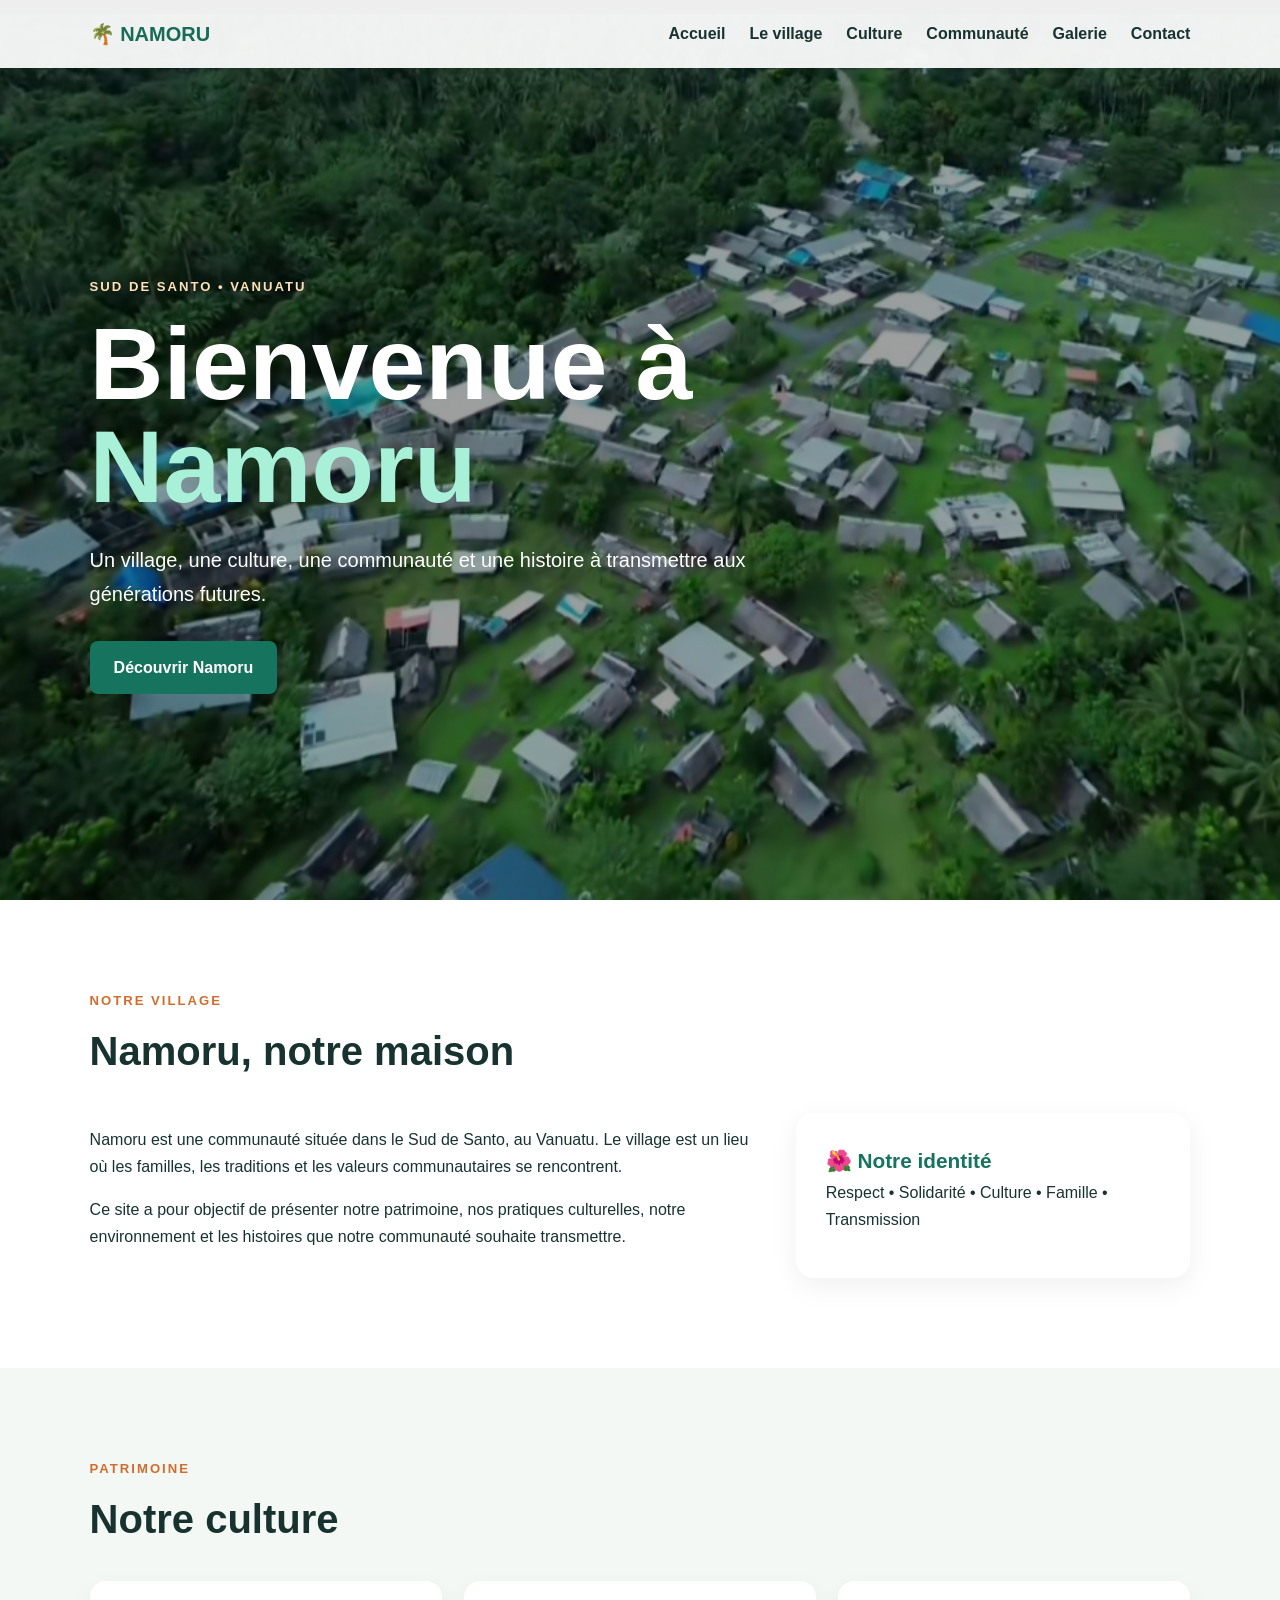
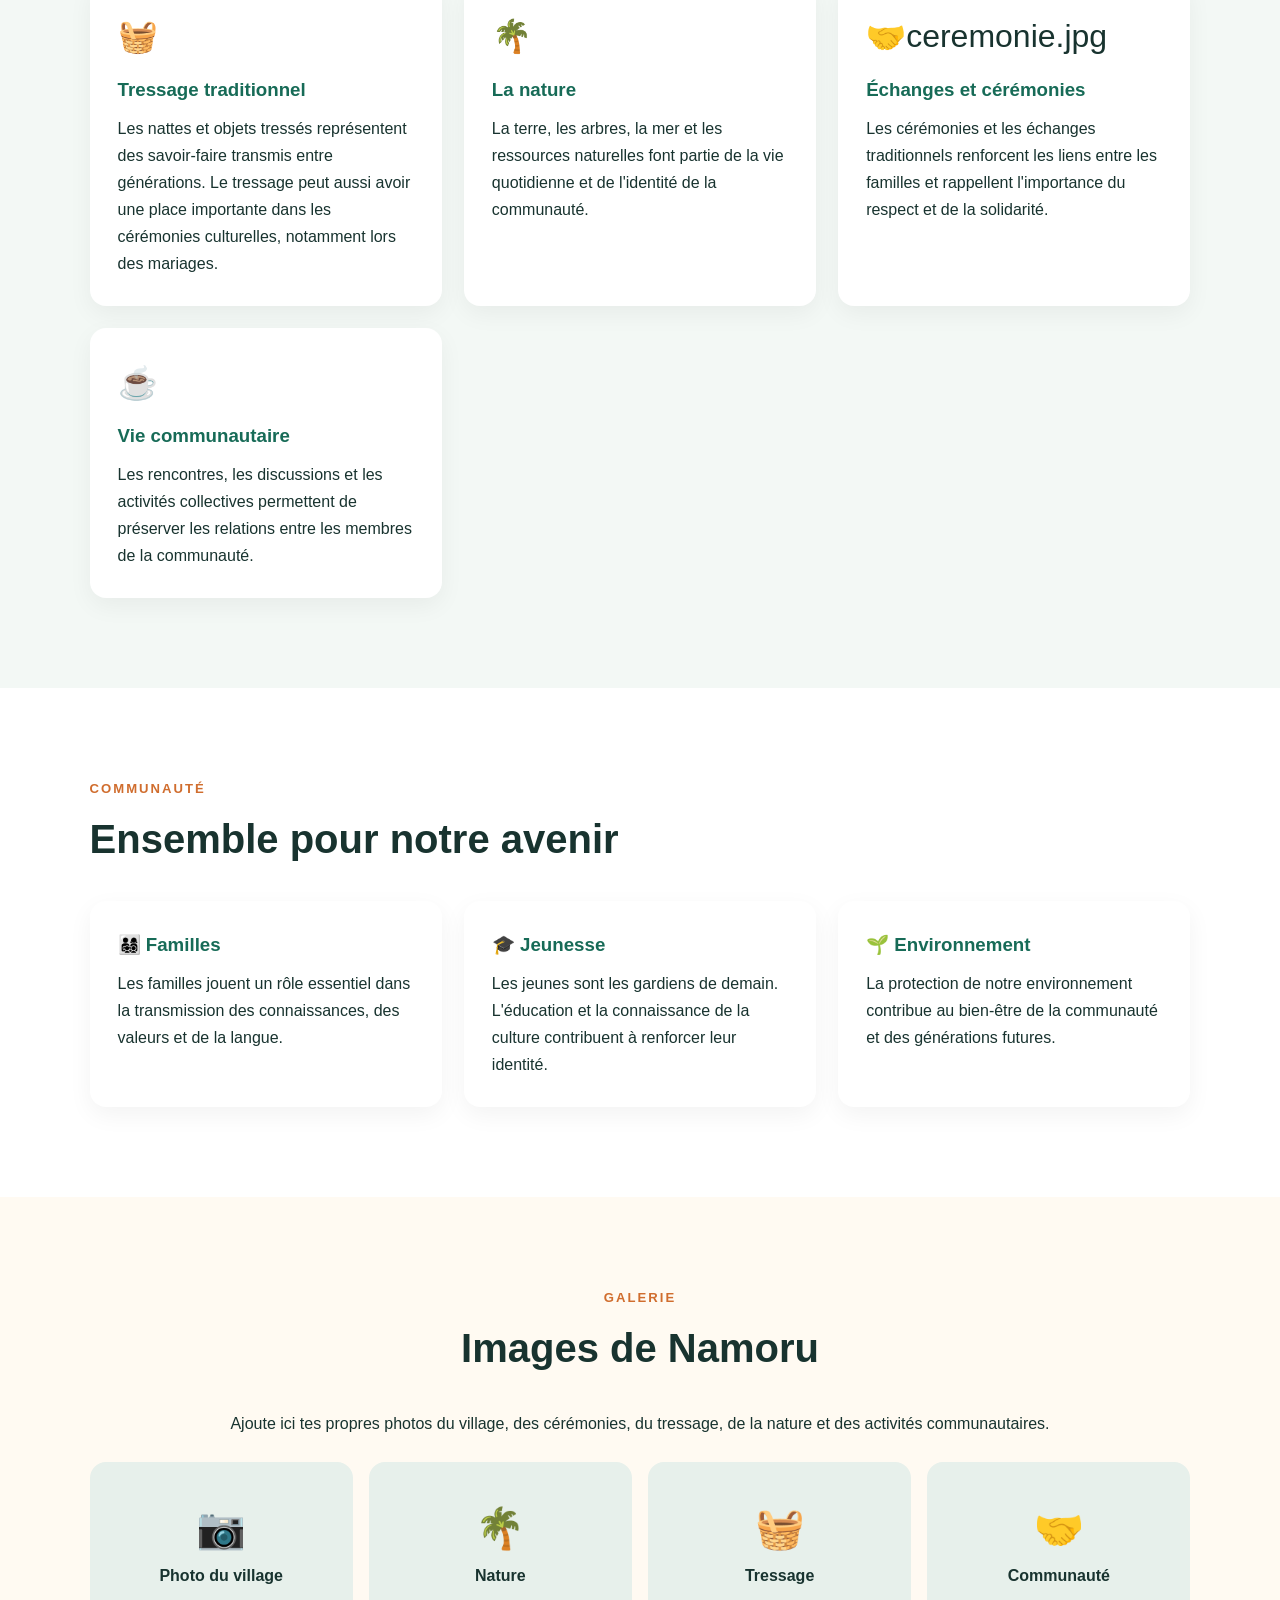
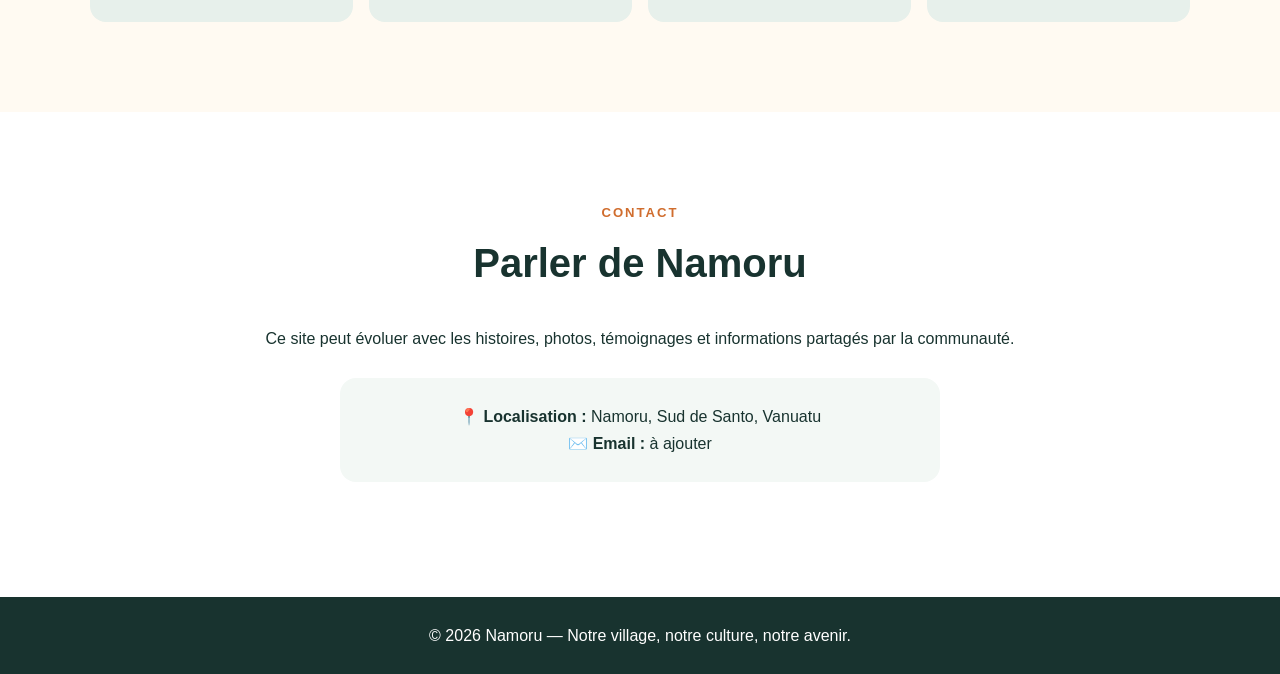
==== index.html @ f5f040e9 "Update article with image for ceremonies section" ====
<!DOCTYPE html>
<html lang="fr">
<head>
<meta charset="UTF-8">
<meta name="viewport" content="width=device-width, initial-scale=1.0">
<title>Namoru — Notre Village</title>
<link rel="stylesheet" href="style.css">
</head>
<body>
<header>
  <nav>
    <div class="logo">🌴 NAMORU</div>
    <button onclick="toggleMenu()">☰</button>
    <ul id="menu">
      <li><a href="#accueil">Accueil</a></li>
      <li><a href="#village">Le village</a></li>
      <li><a href="#culture">Culture</a></li>
      <li><a href="#communaute">Communauté</a></li>
      <li><a href="#galerie">Galerie</a></li>
      <li><a href="#contact">Contact</a></li>
    </ul>
  </nav>
</header>

<section id="accueil" class="hero">
  <div class="hero-overlay"></div>
  <div class="hero-content">
    <p class="tag">SUD DE SANTO • VANUATU</p>
    <h1>Bienvenue à <span>Namoru</span></h1>
    <p class="intro">Un village, une culture, une communauté et une histoire à transmettre aux générations futures.</p>
    <a class="btn" href="#village">Découvrir Namoru</a>
  </div>
</section>

<section id="village" class="section">
  <p class="label">NOTRE VILLAGE</p>
  <h2>Namoru, notre maison</h2>
  <div class="two">
    <div>
      <p>Namoru est une communauté située dans le Sud de Santo, au Vanuatu. Le village est un lieu où les familles, les traditions et les valeurs communautaires se rencontrent.</p>
      <p>Ce site a pour objectif de présenter notre patrimoine, nos pratiques culturelles, notre environnement et les histoires que notre communauté souhaite transmettre.</p>
    </div>
    <div class="highlight">
      <strong>🌺 Notre identité</strong>
      <p>Respect • Solidarité • Culture • Famille • Transmission</p>
    </div>
  </div>
</section>

<section id="culture" class="section alt">
  <p class="label">PATRIMOINE</p>
  <h2>Notre culture</h2>
  <div class="cards">
    <article><div class="icon">🧺</div><h3>Tressage traditionnel</h3><p>Les nattes et objets tressés représentent des savoir-faire transmis entre générations. Le tressage peut aussi avoir une place importante dans les cérémonies culturelles, notamment lors des mariages.</p></article>
    <article><div class="icon">🌴</div><h3>La nature</h3><p>La terre, les arbres, la mer et les ressources naturelles font partie de la vie quotidienne et de l'identité de la communauté.</p></article>
    <article><div class="icon">🤝ceremonie.jpg</div><h3>Échanges et cérémonies</h3><p>Les cérémonies et les échanges traditionnels renforcent les liens entre les familles et rappellent l'importance du respect et de la solidarité.</p></article>
    <article><div class="icon">☕</div><h3>Vie communautaire</h3><p>Les rencontres, les discussions et les activités collectives permettent de préserver les relations entre les membres de la communauté.</p></article>
  </div>
</section>

<section id="communaute" class="section">
  <p class="label">COMMUNAUTÉ</p>
  <h2>Ensemble pour notre avenir</h2>
  <div class="cards">
    <article><h3>👨‍👩‍👧‍👦 Familles</h3><p>Les familles jouent un rôle essentiel dans la transmission des connaissances, des valeurs et de la langue.</p></article>
    <article><h3>🎓 Jeunesse</h3><p>Les jeunes sont les gardiens de demain. L'éducation et la connaissance de la culture contribuent à renforcer leur identité.</p></article>
    <article><h3>🌱 Environnement</h3><p>La protection de notre environnement contribue au bien-être de la communauté et des générations futures.</p></article>
  </div>
</section>

<section id="galerie" class="section gallery">
  <p class="label">GALERIE</p>
  <h2>Images de Namoru</h2>
  <p class="note">Ajoute ici tes propres photos du village, des cérémonies, du tressage, de la nature et des activités communautaires.</p>
  <div class="photo-grid">
    <div>📷<br><small>Photo du village</small></div>
    <div>🌴<br><small>Nature</small></div>
    <div>🧺<br><small>Tressage</small></div>
    <div>🤝<br><small>Communauté</small></div>
  </div>
</section>

<section id="contact" class="section contact">
  <p class="label">CONTACT</p>
  <h2>Parler de Namoru</h2>
  <p>Ce site peut évoluer avec les histoires, photos, témoignages et informations partagés par la communauté.</p>
  <div class="contact-box">
    <p><strong>📍 Localisation :</strong> Namoru, Sud de Santo, Vanuatu</p>
    <p><strong>✉️ Email :</strong> à ajouter</p>
  </div>
</section>

<footer>
  <p>© 2026 Namoru — Notre village, notre culture, notre avenir.</p>
</footer>
<script src="script.js"></script>
</body>
</html>
---- style.css ----
*{box-sizing:border-box;margin:0;padding:0}html{scroll-behavior:smooth}body{font-family:Arial,sans-serif;color:#18332f;line-height:1.7}nav{position:fixed;z-index:10;top:0;width:100%;padding:17px 7%;display:flex;align-items:center;justify-content:space-between;background:#ffffffee;box-shadow:0 2px 14px #00000012}.logo{font-weight:900;font-size:1.25rem;color:#176b57}nav ul{display:flex;gap:24px;list-style:none}nav a{color:#18332f;text-decoration:none;font-weight:700}nav a:hover{color:#d57932}nav button{display:none;border:0;background:none;font-size:1.6rem}.hero{min-height:100vh;padding:150px 7% 80px;display:flex;align-items:center;position:relative;background-image:url('namoru-village.jpg');background-size:cover;background-position:center}.hero-overlay{position:absolute;inset:0;background:rgba(0,0,0,.38)}.hero-content{position:relative;z-index:1;max-width:850px;color:white}.tag,.label{font-weight:900;letter-spacing:2px;color:#d06d2e;font-size:.82rem}.hero-content .tag{color:#ffe0b8}.hero h1{font-size:clamp(3rem,8vw,6.5rem);line-height:1;margin:15px 0 25px}.hero h1 span{color:#a8f0d8}.intro{font-size:1.25rem;max-width:680px;margin-bottom:30px;color:white}.btn{display:inline-block;background:#16745e;color:white;padding:13px 24px;border-radius:8px;text-decoration:none;font-weight:800}.section{padding:90px 7%}.alt{background:#f3f8f5}.section h2{font-size:2.5rem;margin:5px 0 28px}.two{display:grid;grid-template-columns:1.7fr 1fr;gap:35px;align-items:center}.two p{margin-bottom:15px}.highlight{padding:30px;border-radius:18px;background:#fff;box-shadow:0 8px 28px #00000010}.highlight strong{font-size:1.3rem;color:#16745e}.cards{display:grid;grid-template-columns:repeat(3,1fr);gap:22px}.cards article{background:white;padding:28px;border-radius:16px;box-shadow:0 8px 25px #0000000d}.alt .cards article{background:#fff}.cards h3{margin-bottom:9px;color:#176b57}.icon{font-size:2rem;margin-bottom:10px}.gallery{text-align:center;background:#fffaf2}.note{margin-bottom:25px}.photo-grid{display:grid;grid-template-columns:repeat(4,1fr);gap:16px}.photo-grid div{min-height:160px;border-radius:16px;background:#e7f0eb;display:flex;align-items:center;justify-content:center;flex-direction:column;font-size:2.5rem}.photo-grid small{font-size:1rem;font-weight:700}.contact{text-align:center}.contact-box{max-width:600px;margin:25px auto;padding:25px;background:#f3f8f5;border-radius:16px}footer{text-align:center;background:#18332f;color:white;padding:25px}@media(max-width:800px){nav button{display:block}nav ul{display:none;position:absolute;top:62px;left:0;right:0;background:white;flex-direction:column;padding:15px 7%;gap:0}nav ul.show{display:flex}nav li{padding:9px 0}.two,.cards{grid-template-columns:1fr}.photo-grid{grid-template-columns:1fr 1fr}.section{padding:70px 7%}}
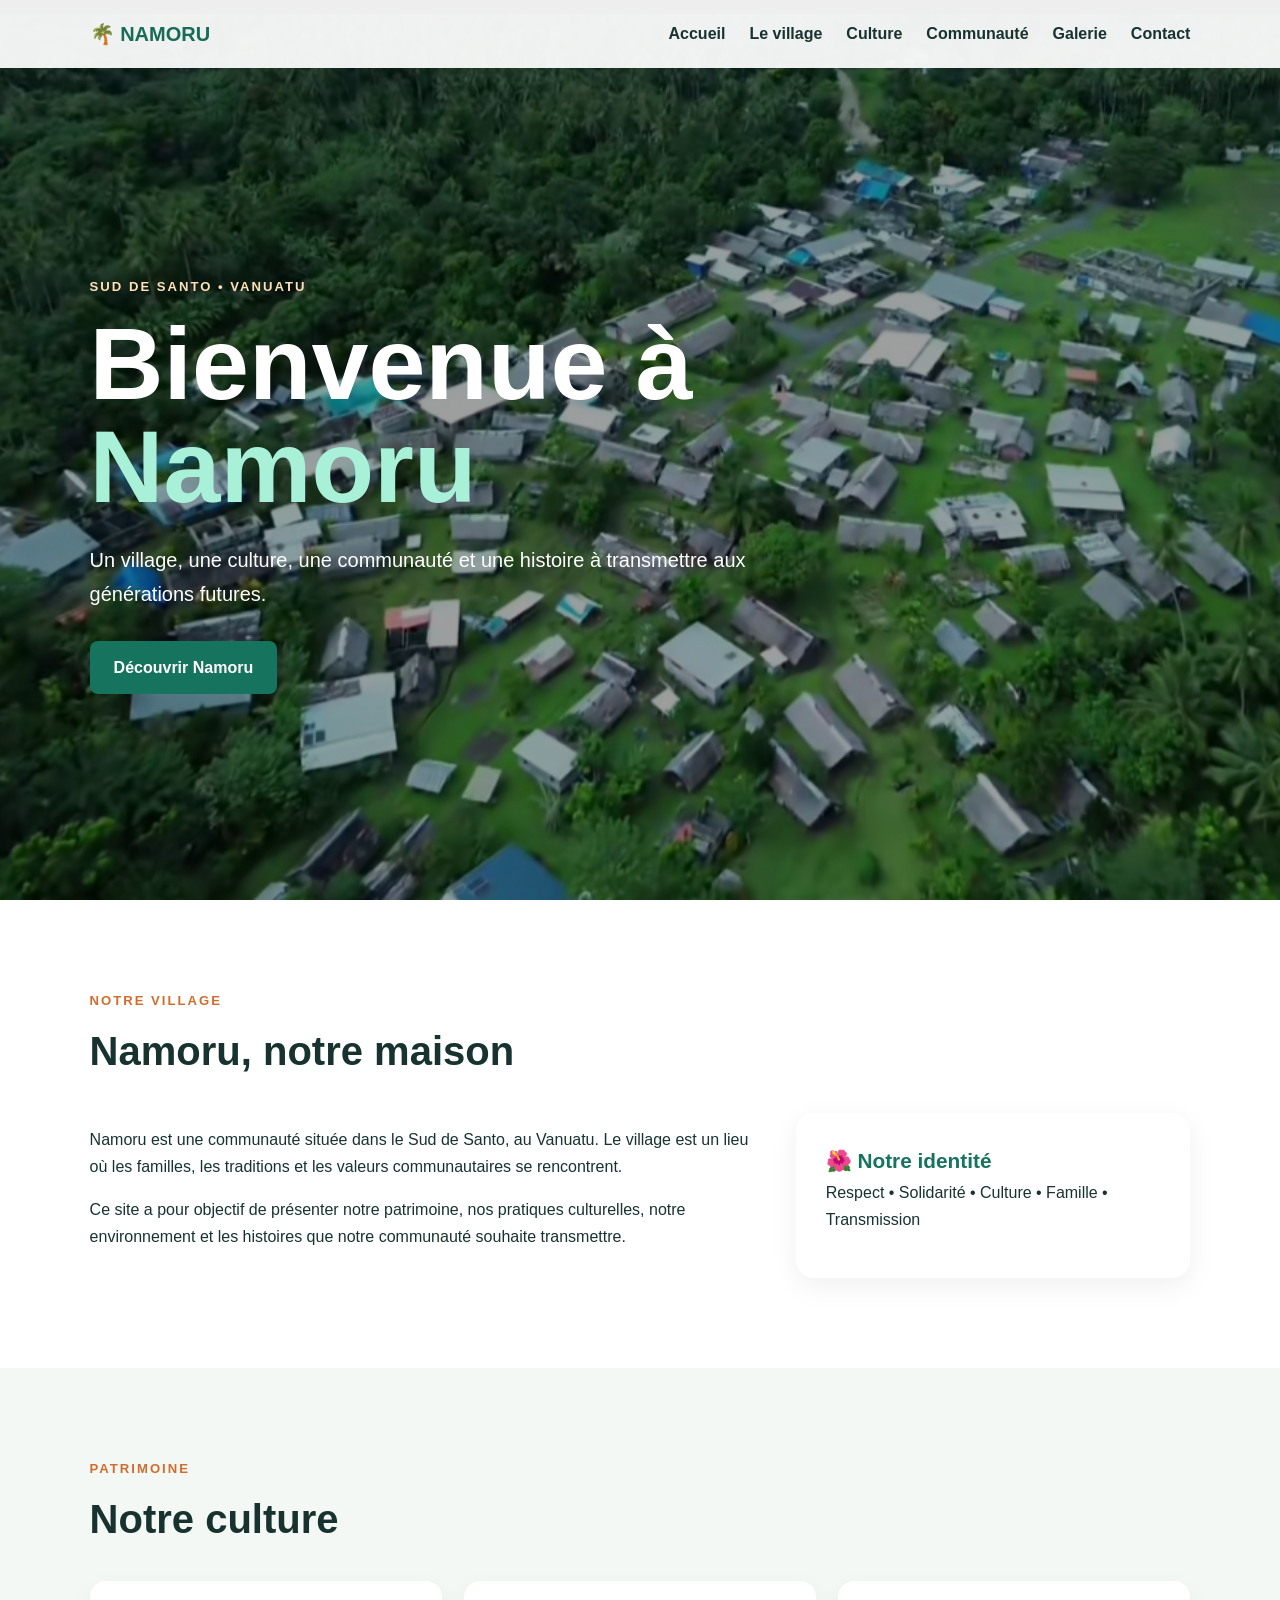
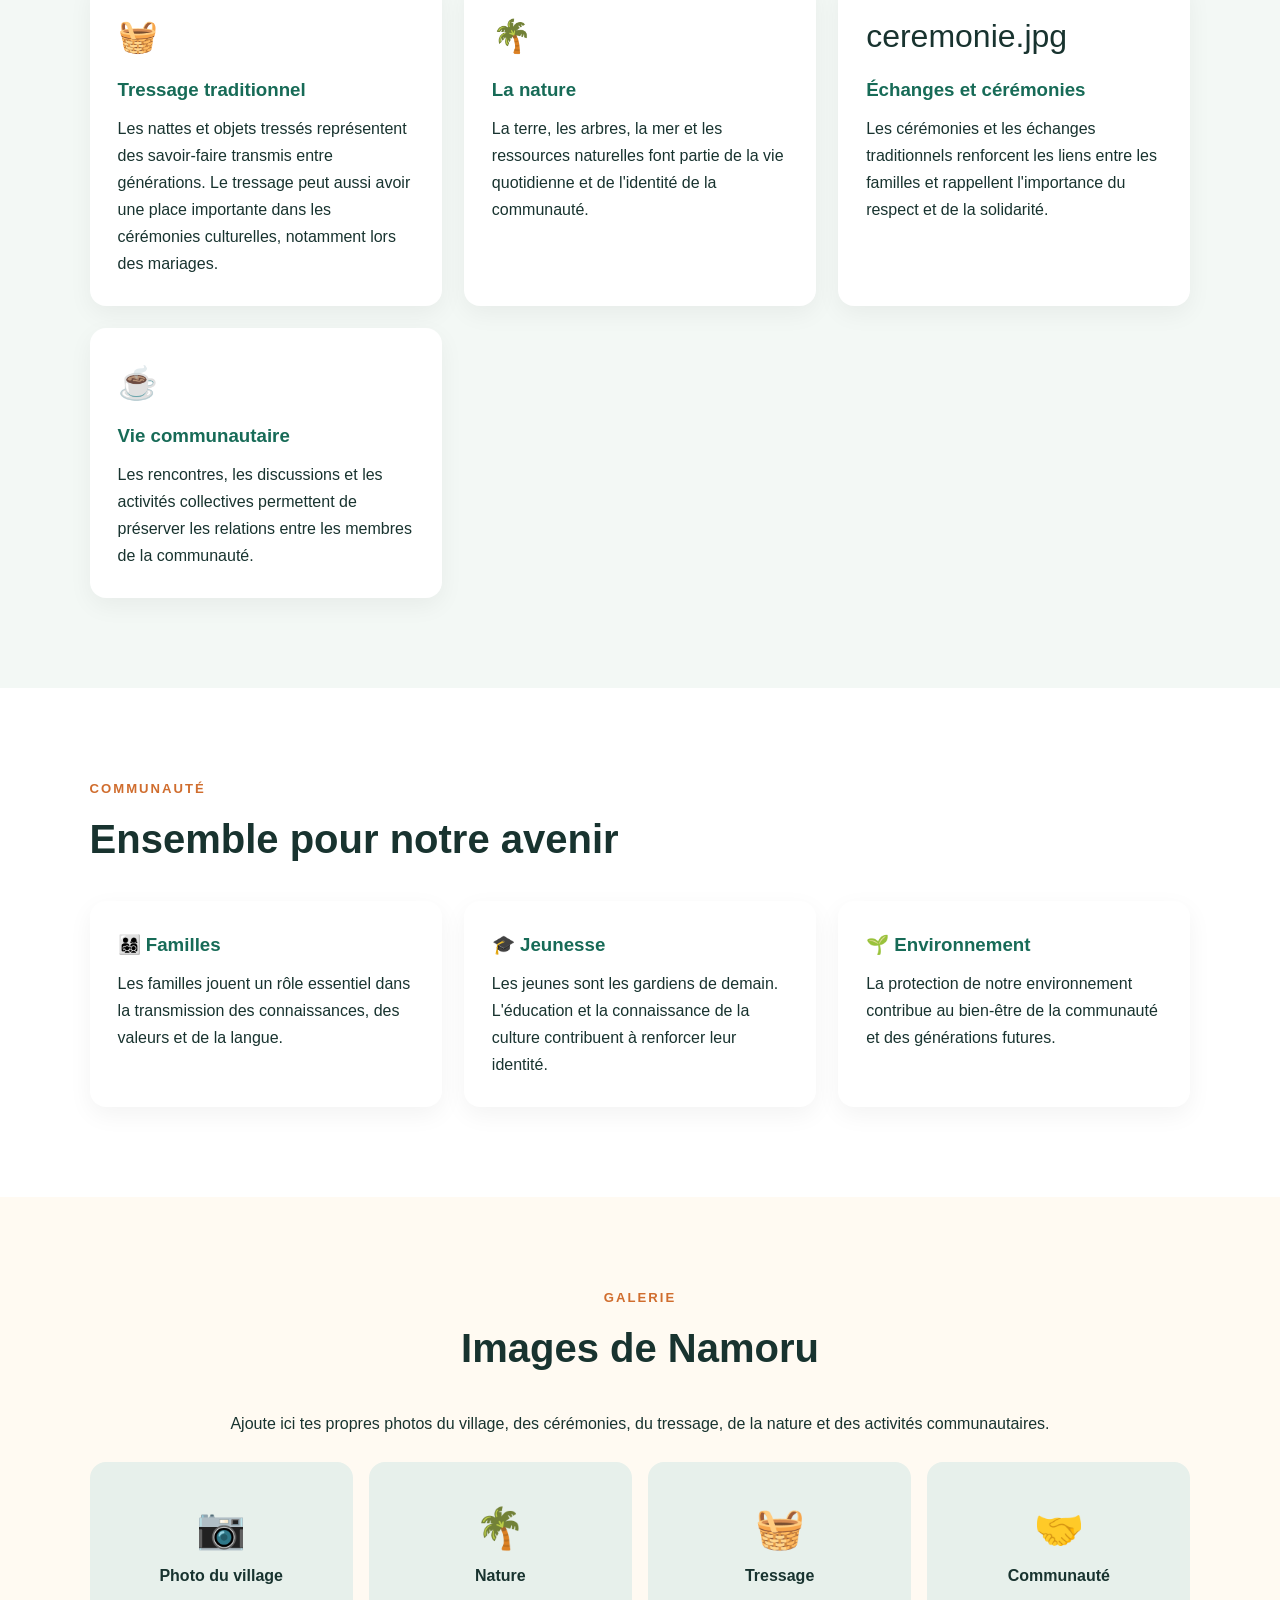
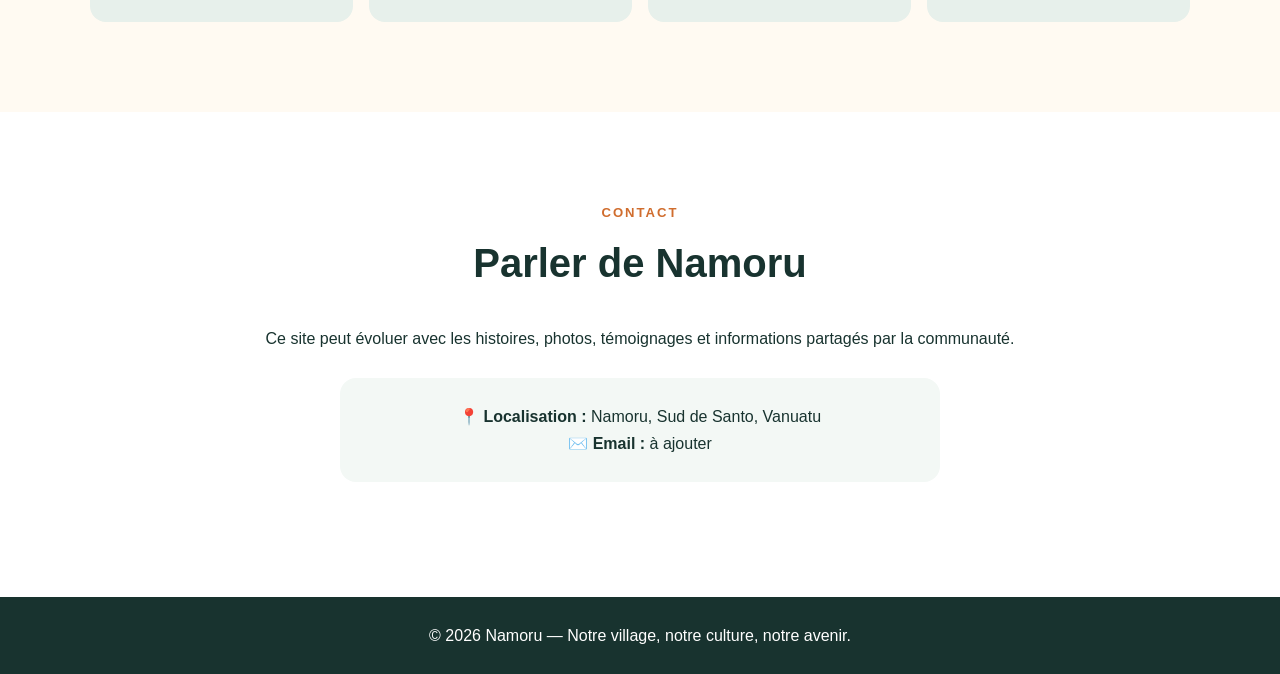
==== commit 90b92a56: "Fix image source for ceremony article in index.html" ====
--- a/index.html
+++ b/index.html
@@ -53,7 +53,7 @@
   <div class="cards">
     <article><div class="icon">🧺</div><h3>Tressage traditionnel</h3><p>Les nattes et objets tressés représentent des savoir-faire transmis entre générations. Le tressage peut aussi avoir une place importante dans les cérémonies culturelles, notamment lors des mariages.</p></article>
     <article><div class="icon">🌴</div><h3>La nature</h3><p>La terre, les arbres, la mer et les ressources naturelles font partie de la vie quotidienne et de l'identité de la communauté.</p></article>
-    <article><div class="icon">🤝ceremonie.jpg</div><h3>Échanges et cérémonies</h3><p>Les cérémonies et les échanges traditionnels renforcent les liens entre les familles et rappellent l'importance du respect et de la solidarité.</p></article>
+    <article><div class="icon">ceremonie.jpg</div><h3>Échanges et cérémonies</h3><p>Les cérémonies et les échanges traditionnels renforcent les liens entre les familles et rappellent l'importance du respect et de la solidarité.</p></article>
     <article><div class="icon">☕</div><h3>Vie communautaire</h3><p>Les rencontres, les discussions et les activités collectives permettent de préserver les relations entre les membres de la communauté.</p></article>
   </div>
 </section>
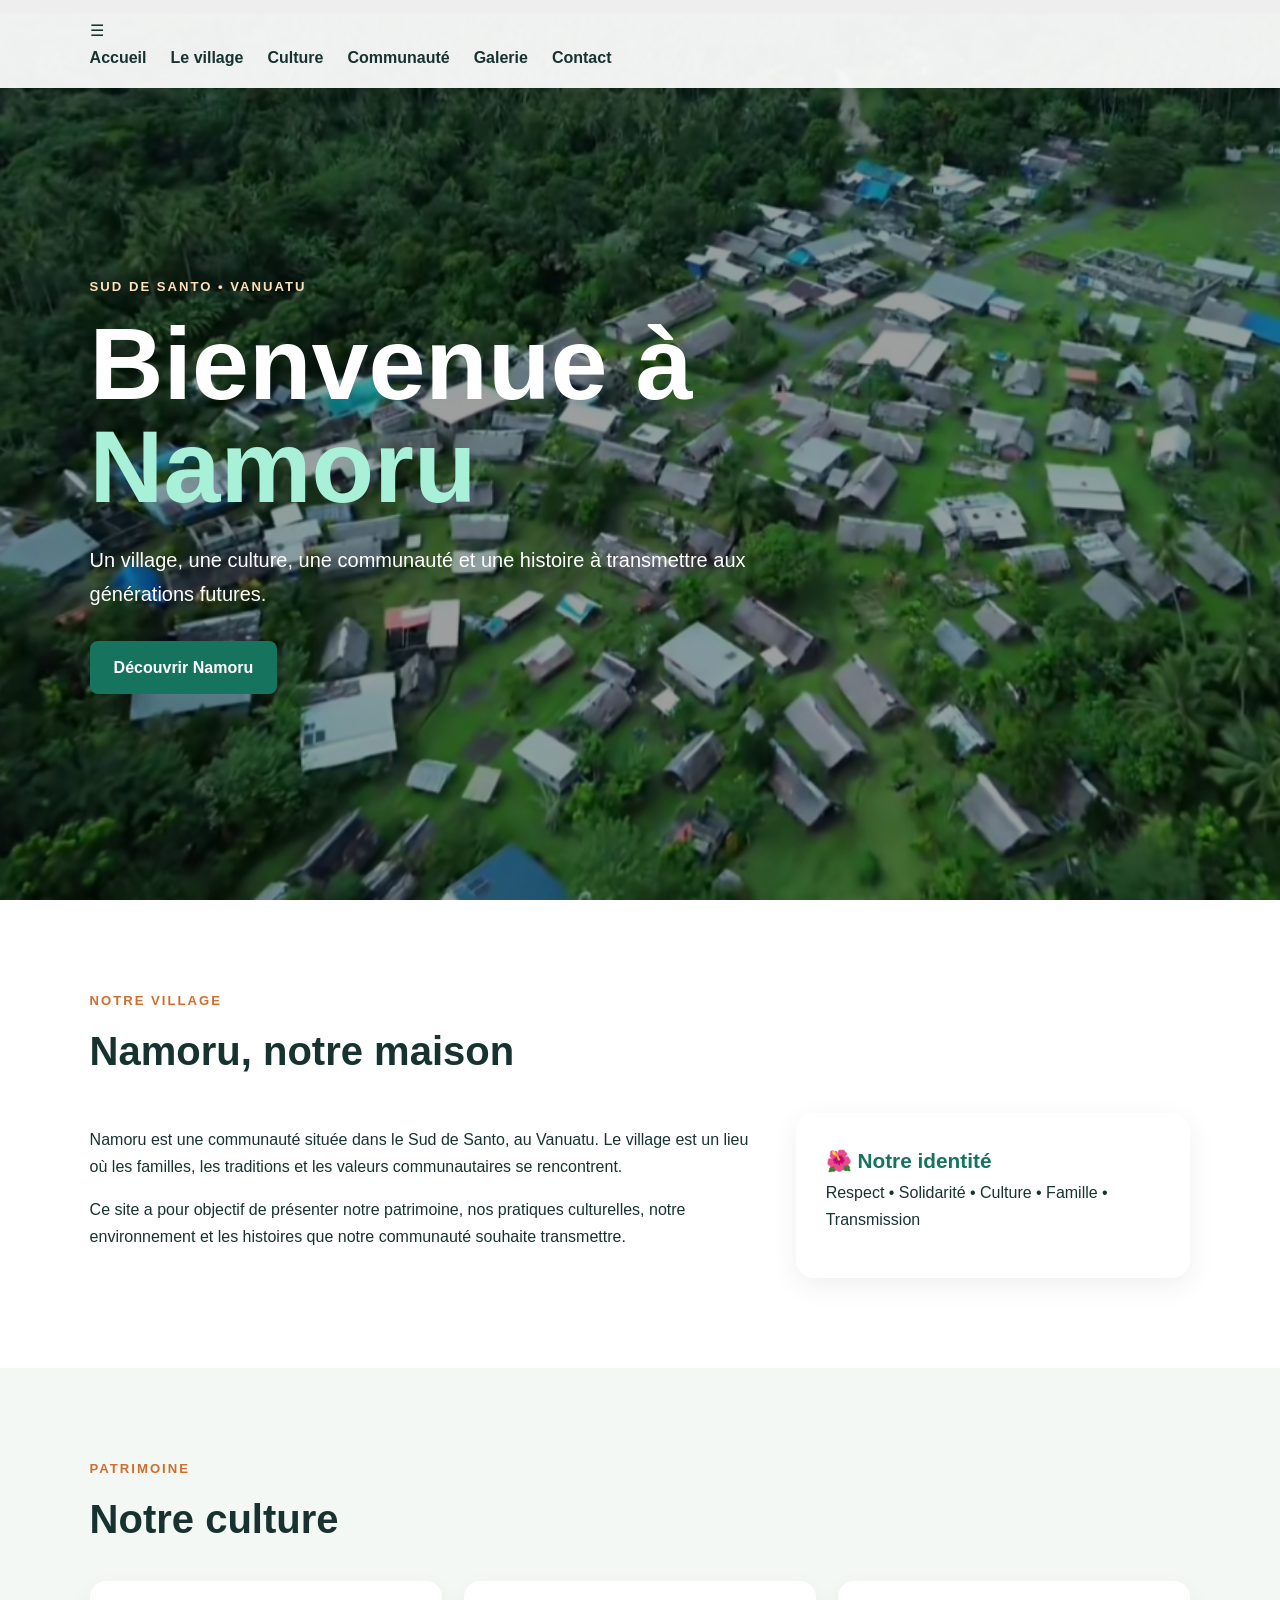
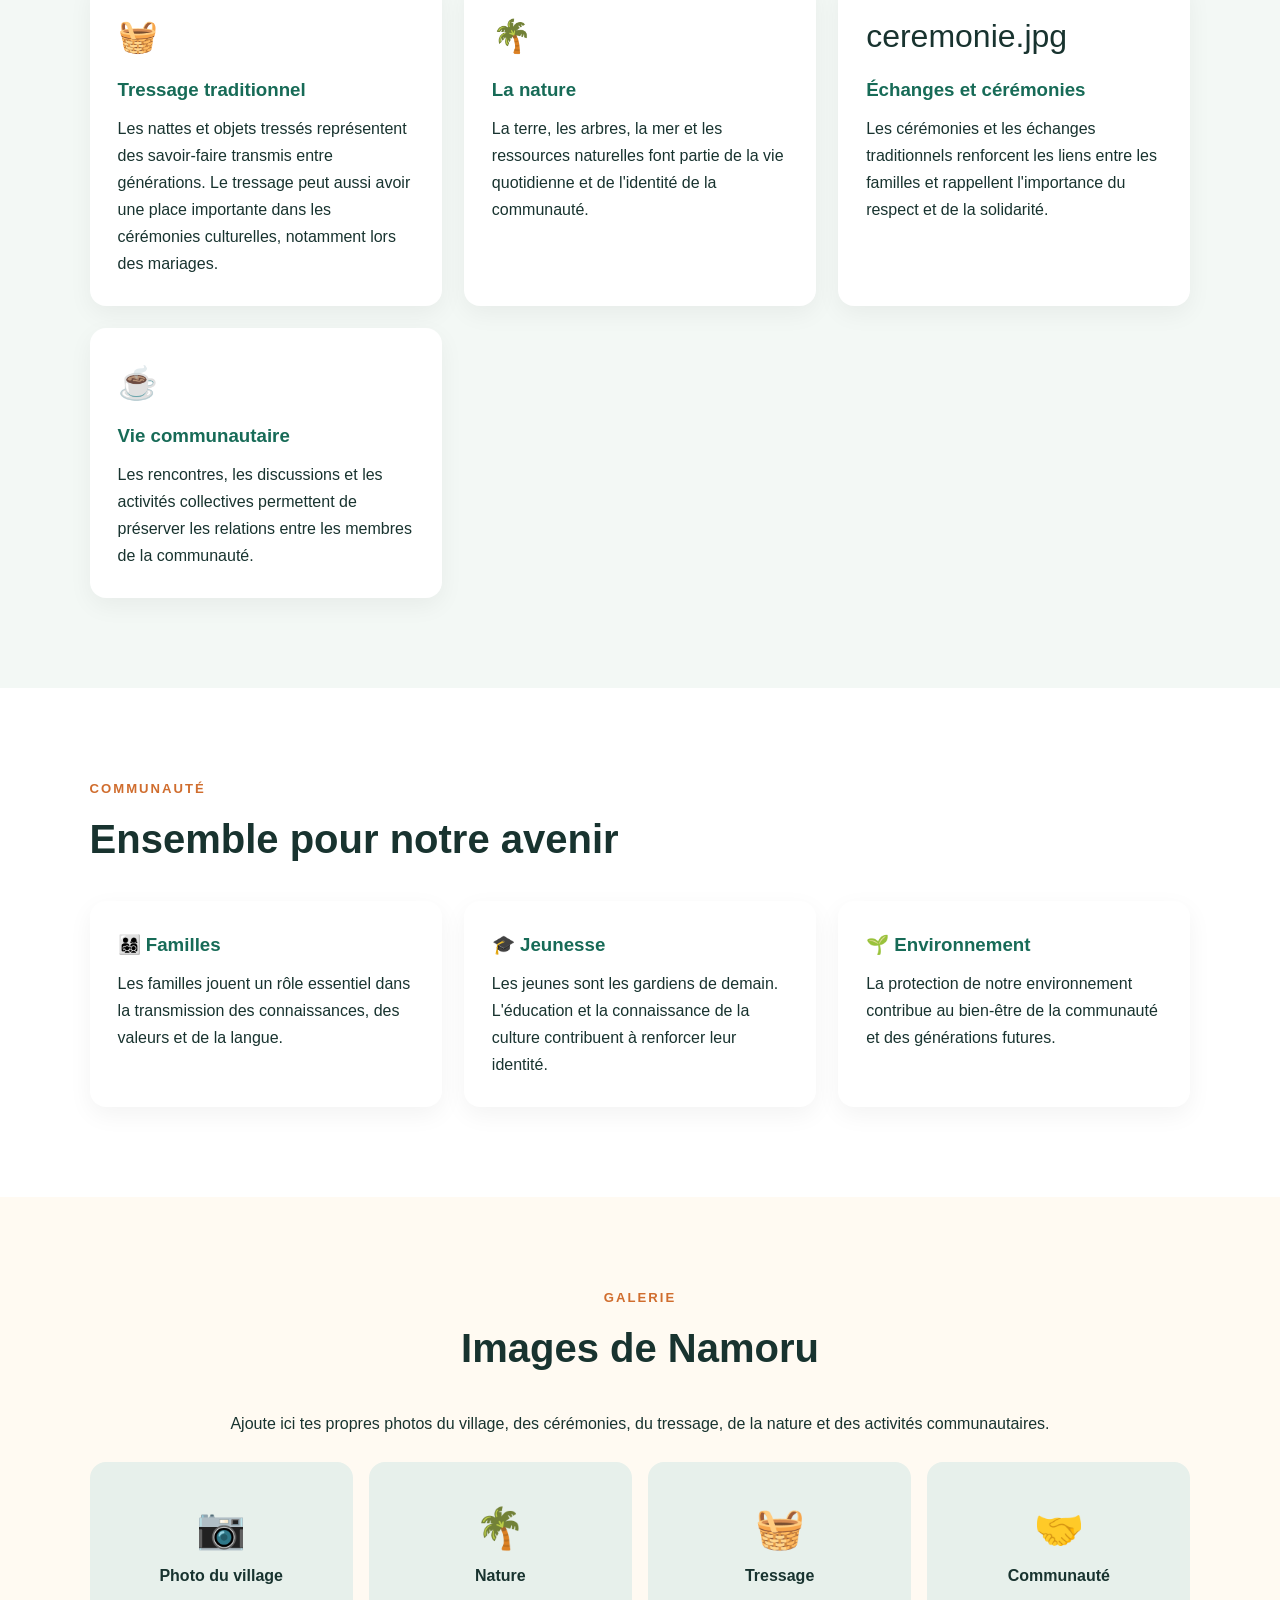
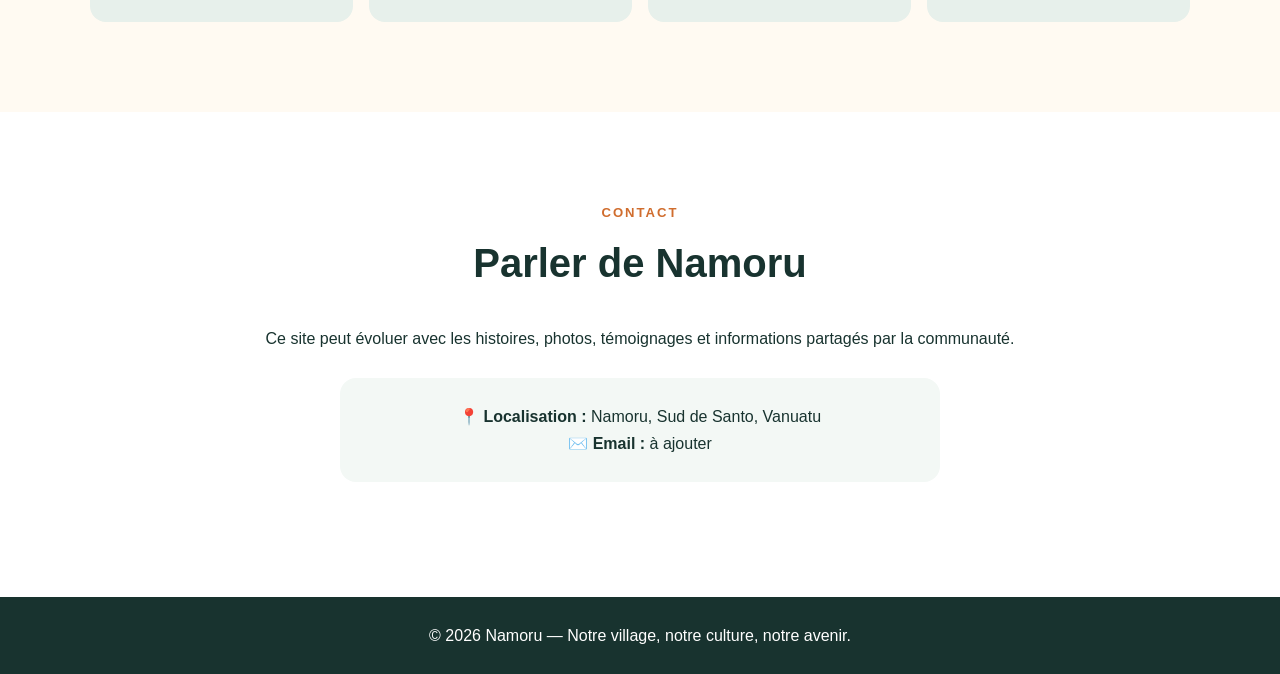
==== commit 6eb4b53f: "Fix logo class attribute in index.html" ====
--- a/index.html
+++ b/index.html
@@ -9,7 +9,7 @@
 <body>
 <header>
   <nav>
-    <div class="logo">🌴 NAMORU</div>
+    <div class="logo.jpg>🌴 NAMORU</div>
     <button onclick="toggleMenu()">☰</button>
     <ul id="menu">
       <li><a href="#accueil">Accueil</a></li>
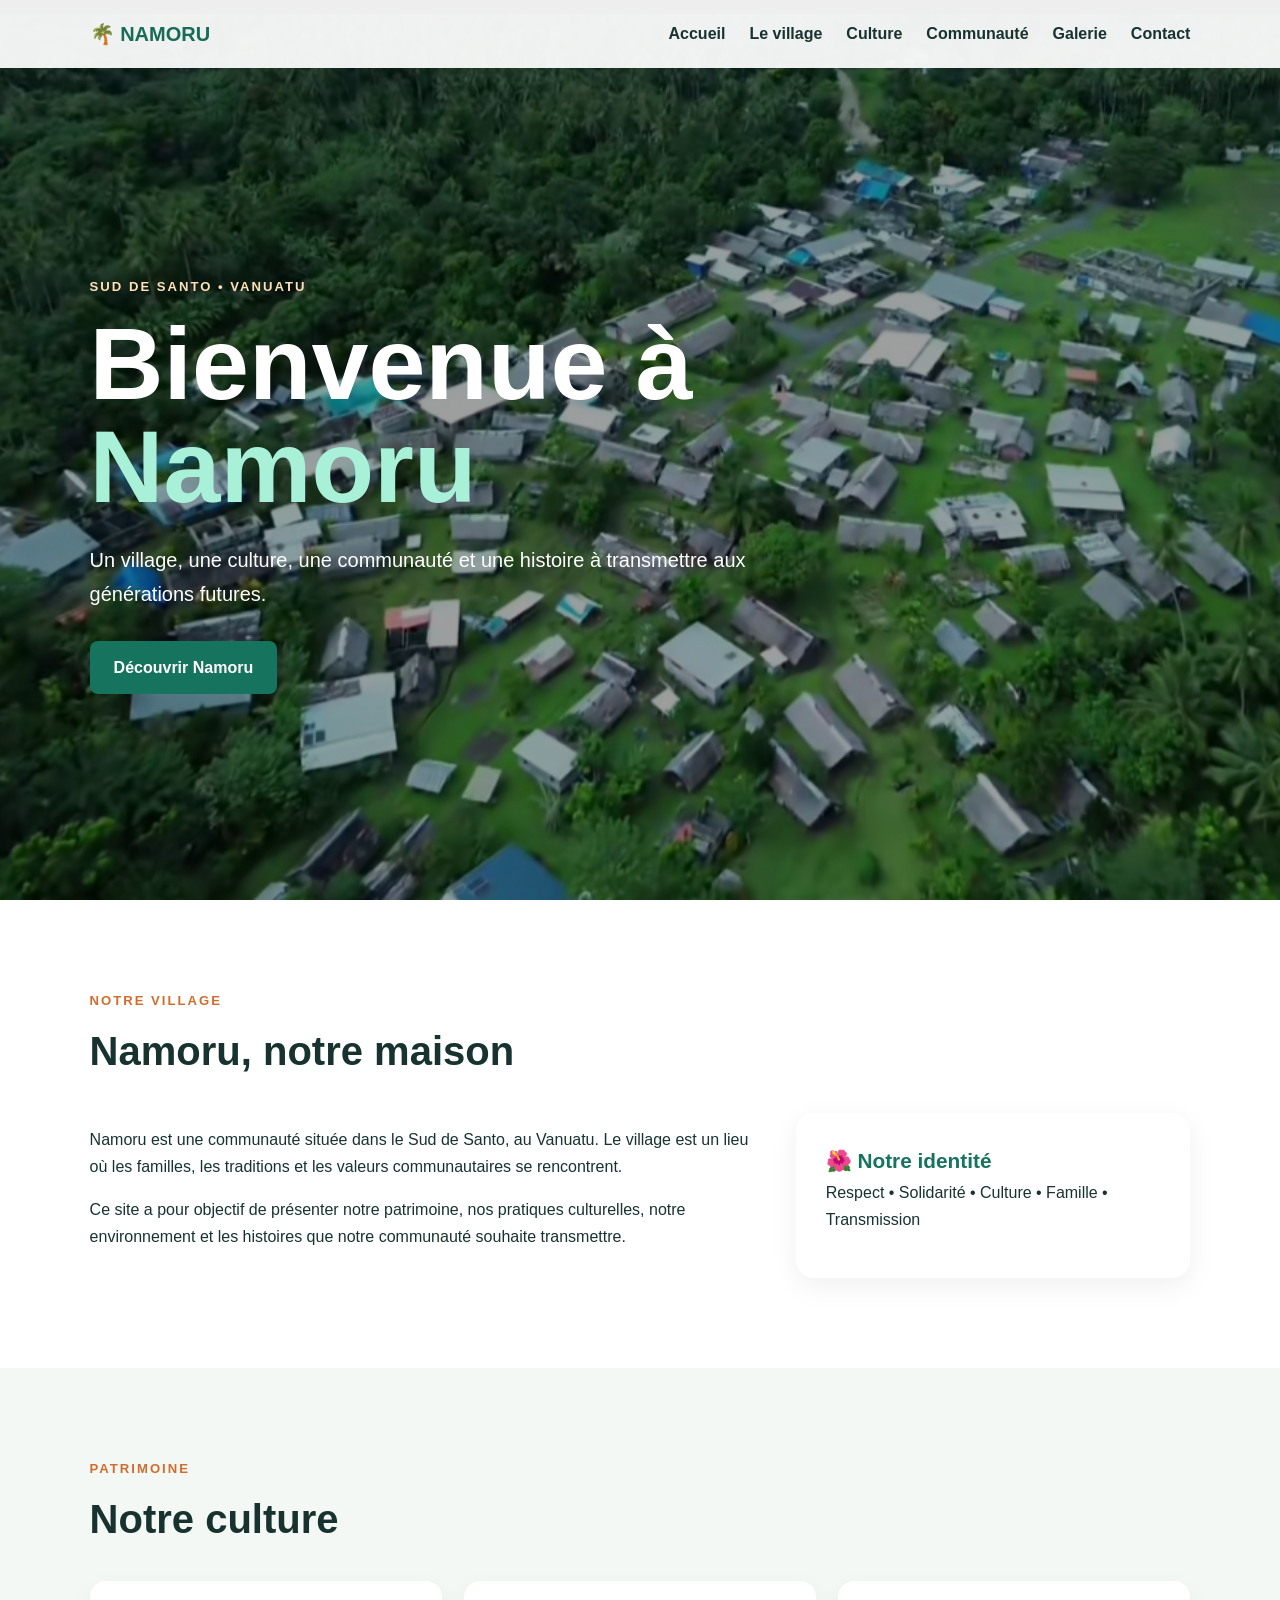
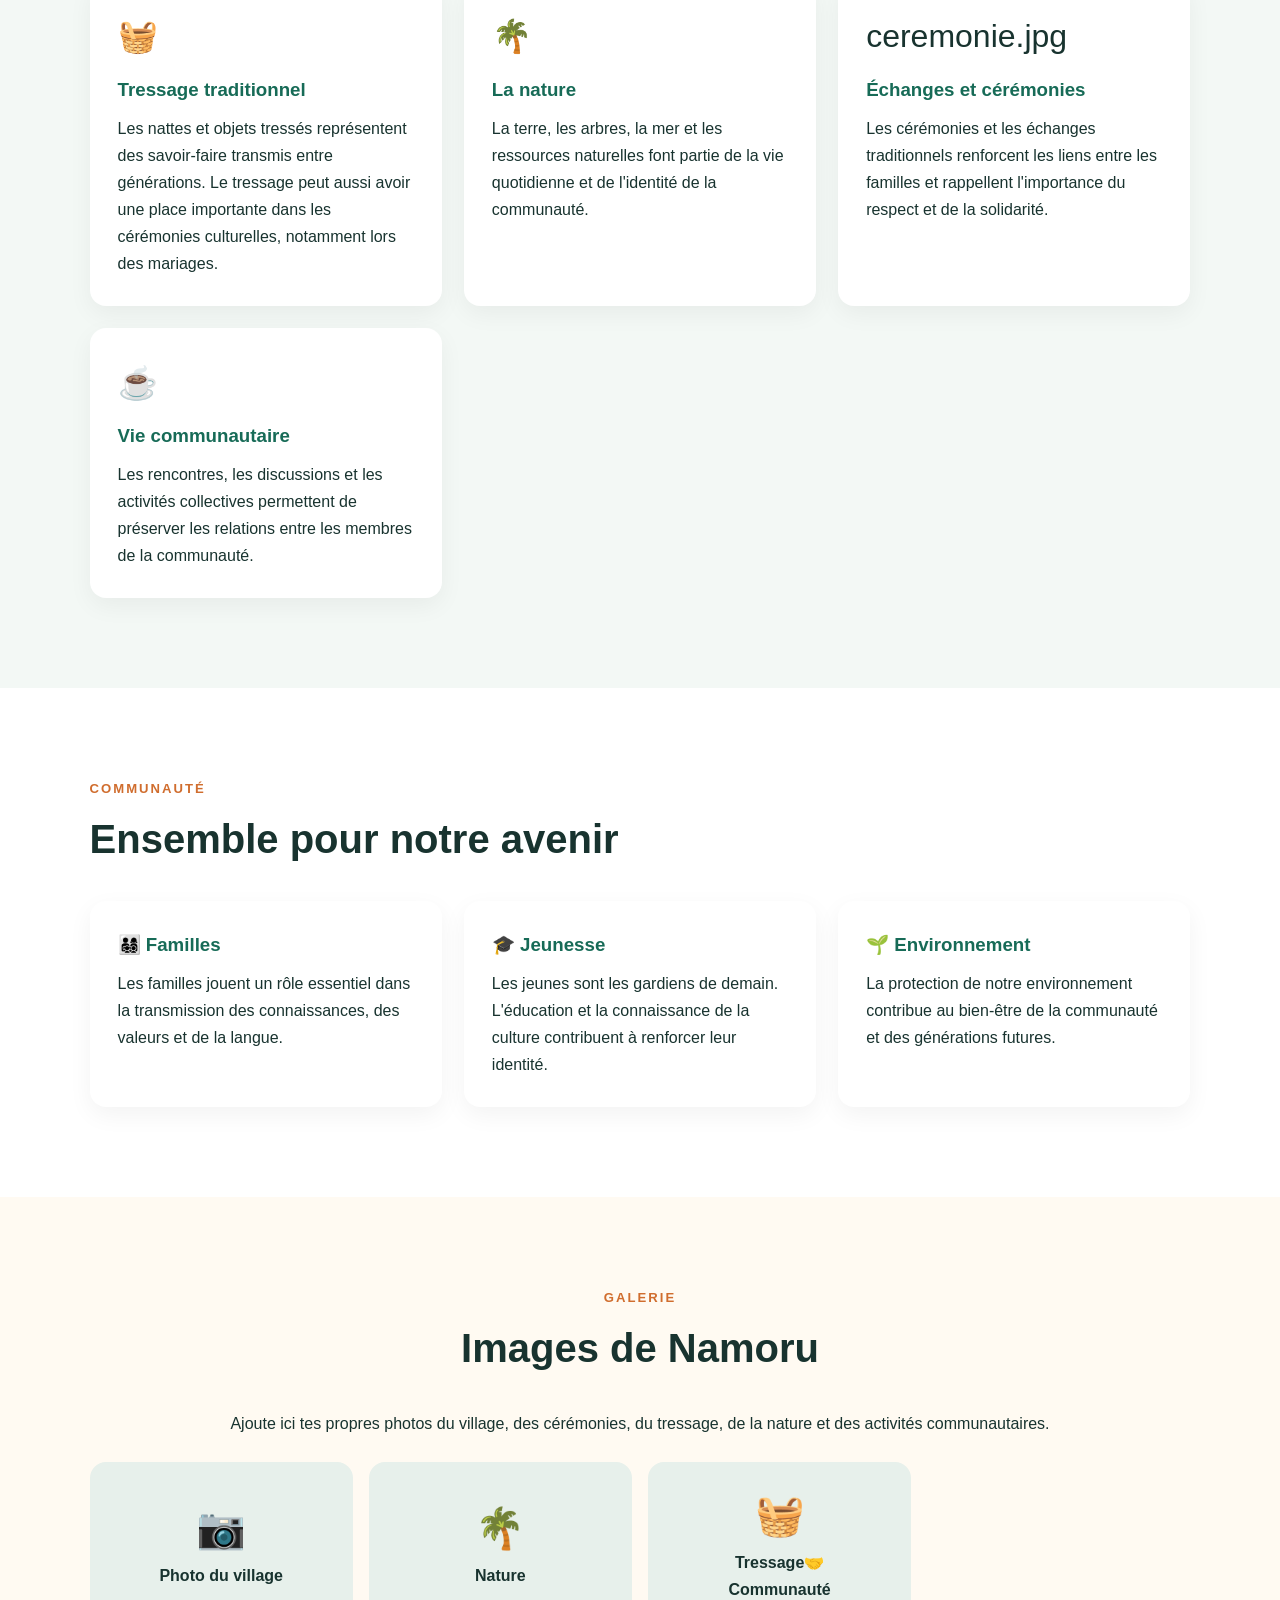
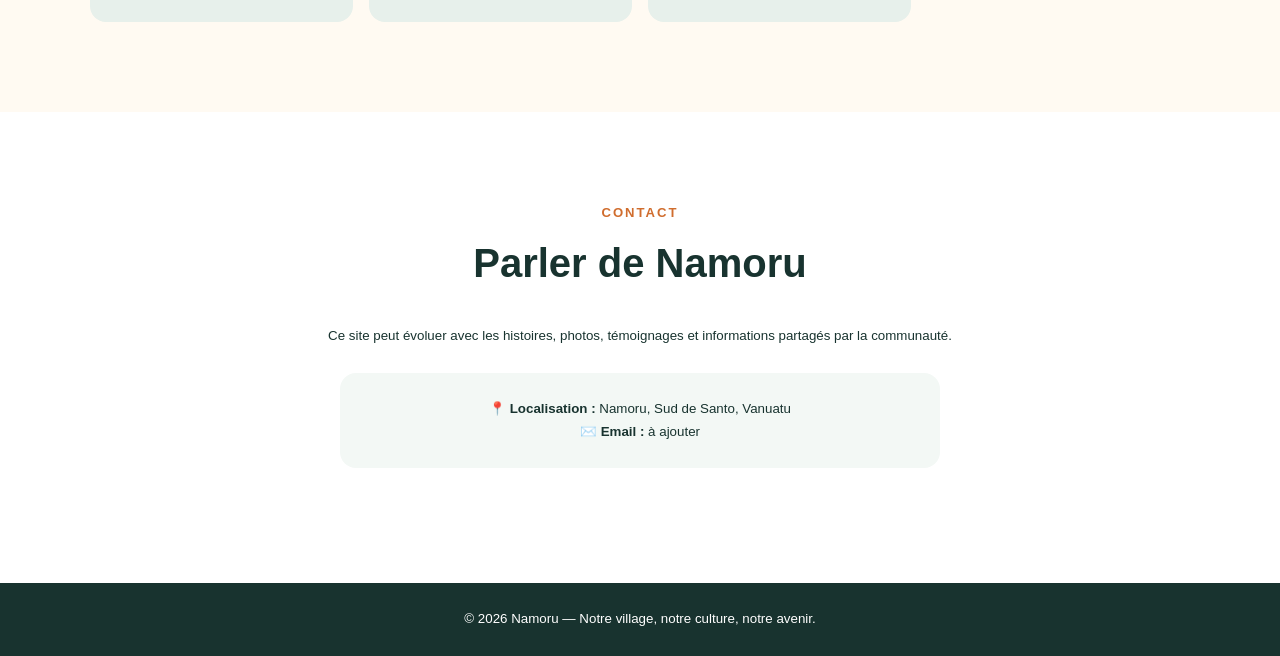
==== commit 0ebcbb59: "Fix logo class name in index.html" ====
--- a/index.html
+++ b/index.html
@@ -9,7 +9,7 @@
 <body>
 <header>
   <nav>
-    <div class="logo.jpg>🌴 NAMORU</div>
+    <div class="logo">🌴 NAMORU</div>
     <button onclick="toggleMenu()">☰</button>
     <ul id="menu">
       <li><a href="#accueil">Accueil</a></li>
@@ -75,7 +75,7 @@
   <div class="photo-grid">
     <div>📷<br><small>Photo du village</small></div>
     <div>🌴<br><small>Nature</small></div>
-    <div>🧺<br><small>Tressage</small></div>
+    <div>🧺<br><small>Tressage</ceremonie.jpg
     <div>🤝<br><small>Communauté</small></div>
   </div>
 </section>
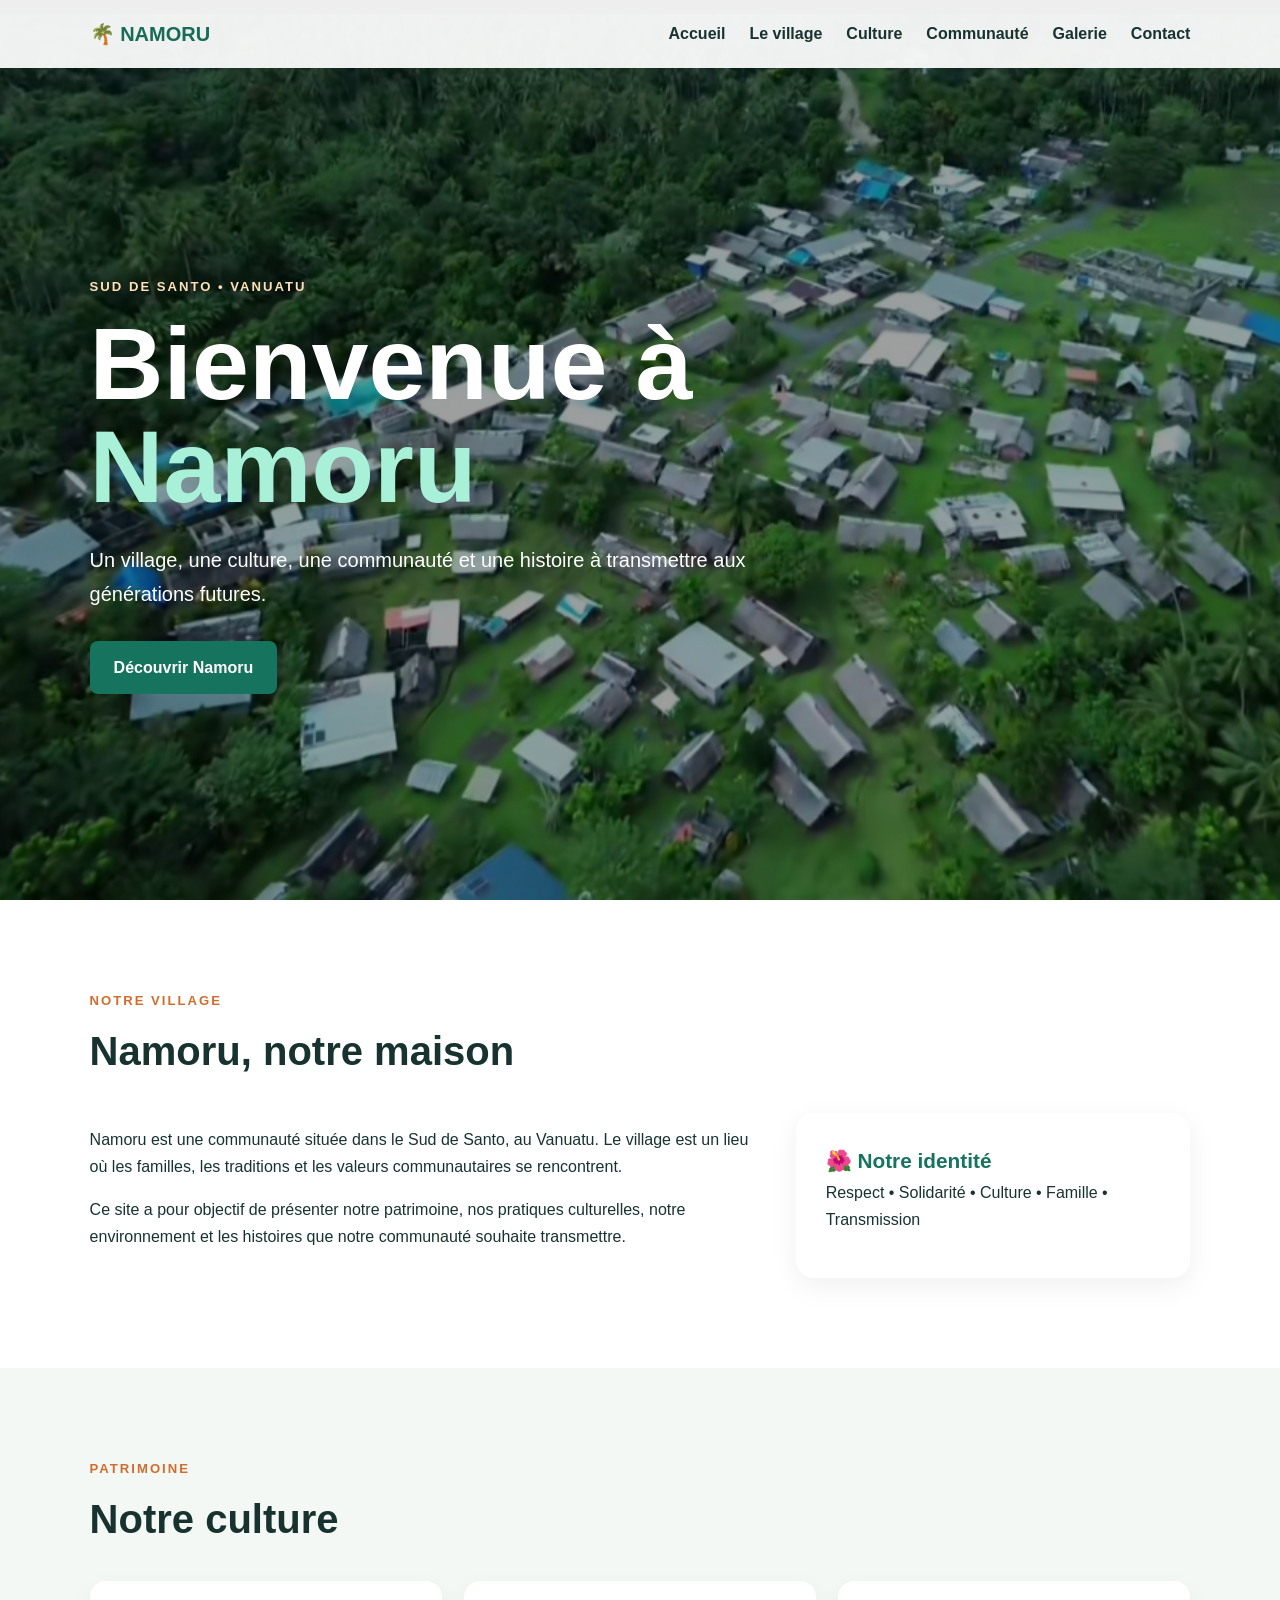
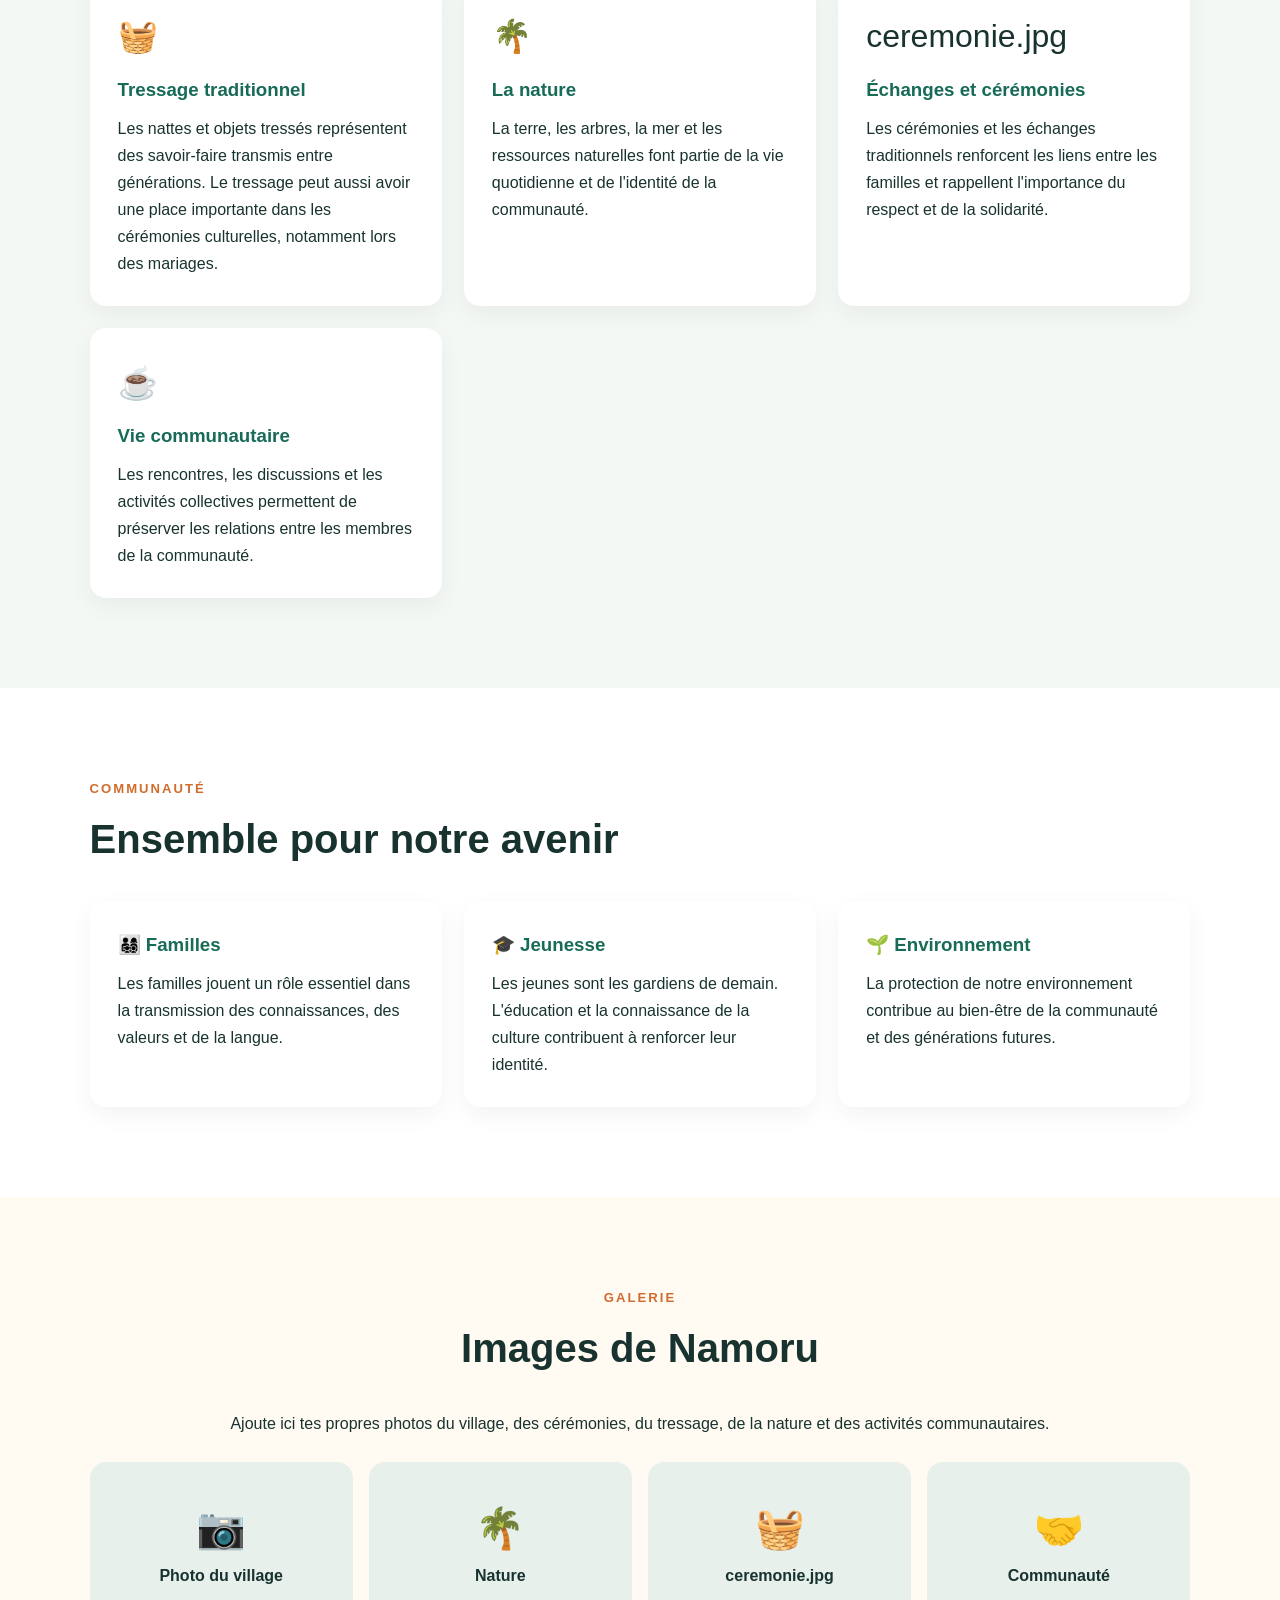
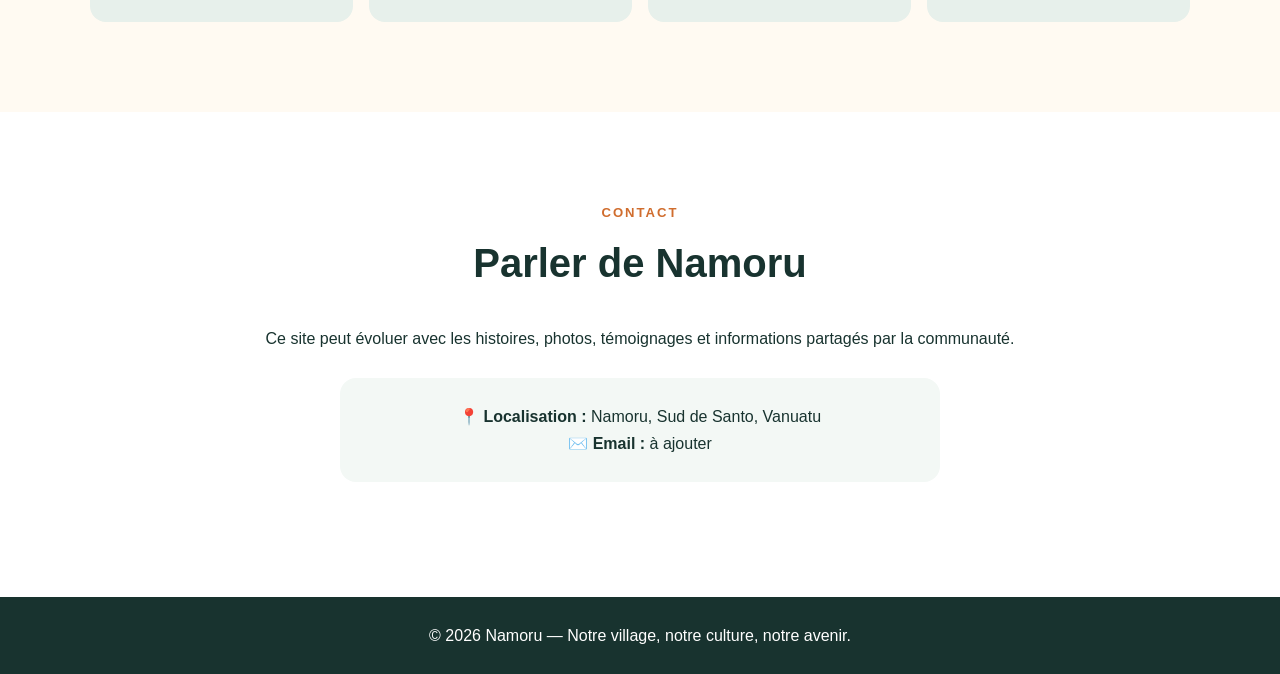
==== commit 57b45d01: "Fix image reference in photo grid section" ====
--- a/index.html
+++ b/index.html
@@ -75,7 +75,7 @@
   <div class="photo-grid">
     <div>📷<br><small>Photo du village</small></div>
     <div>🌴<br><small>Nature</small></div>
-    <div>🧺<br><small>Tressage</ceremonie.jpg
+    <div>🧺<br><small>ceremonie.jpg</small></div>
     <div>🤝<br><small>Communauté</small></div>
   </div>
 </section>
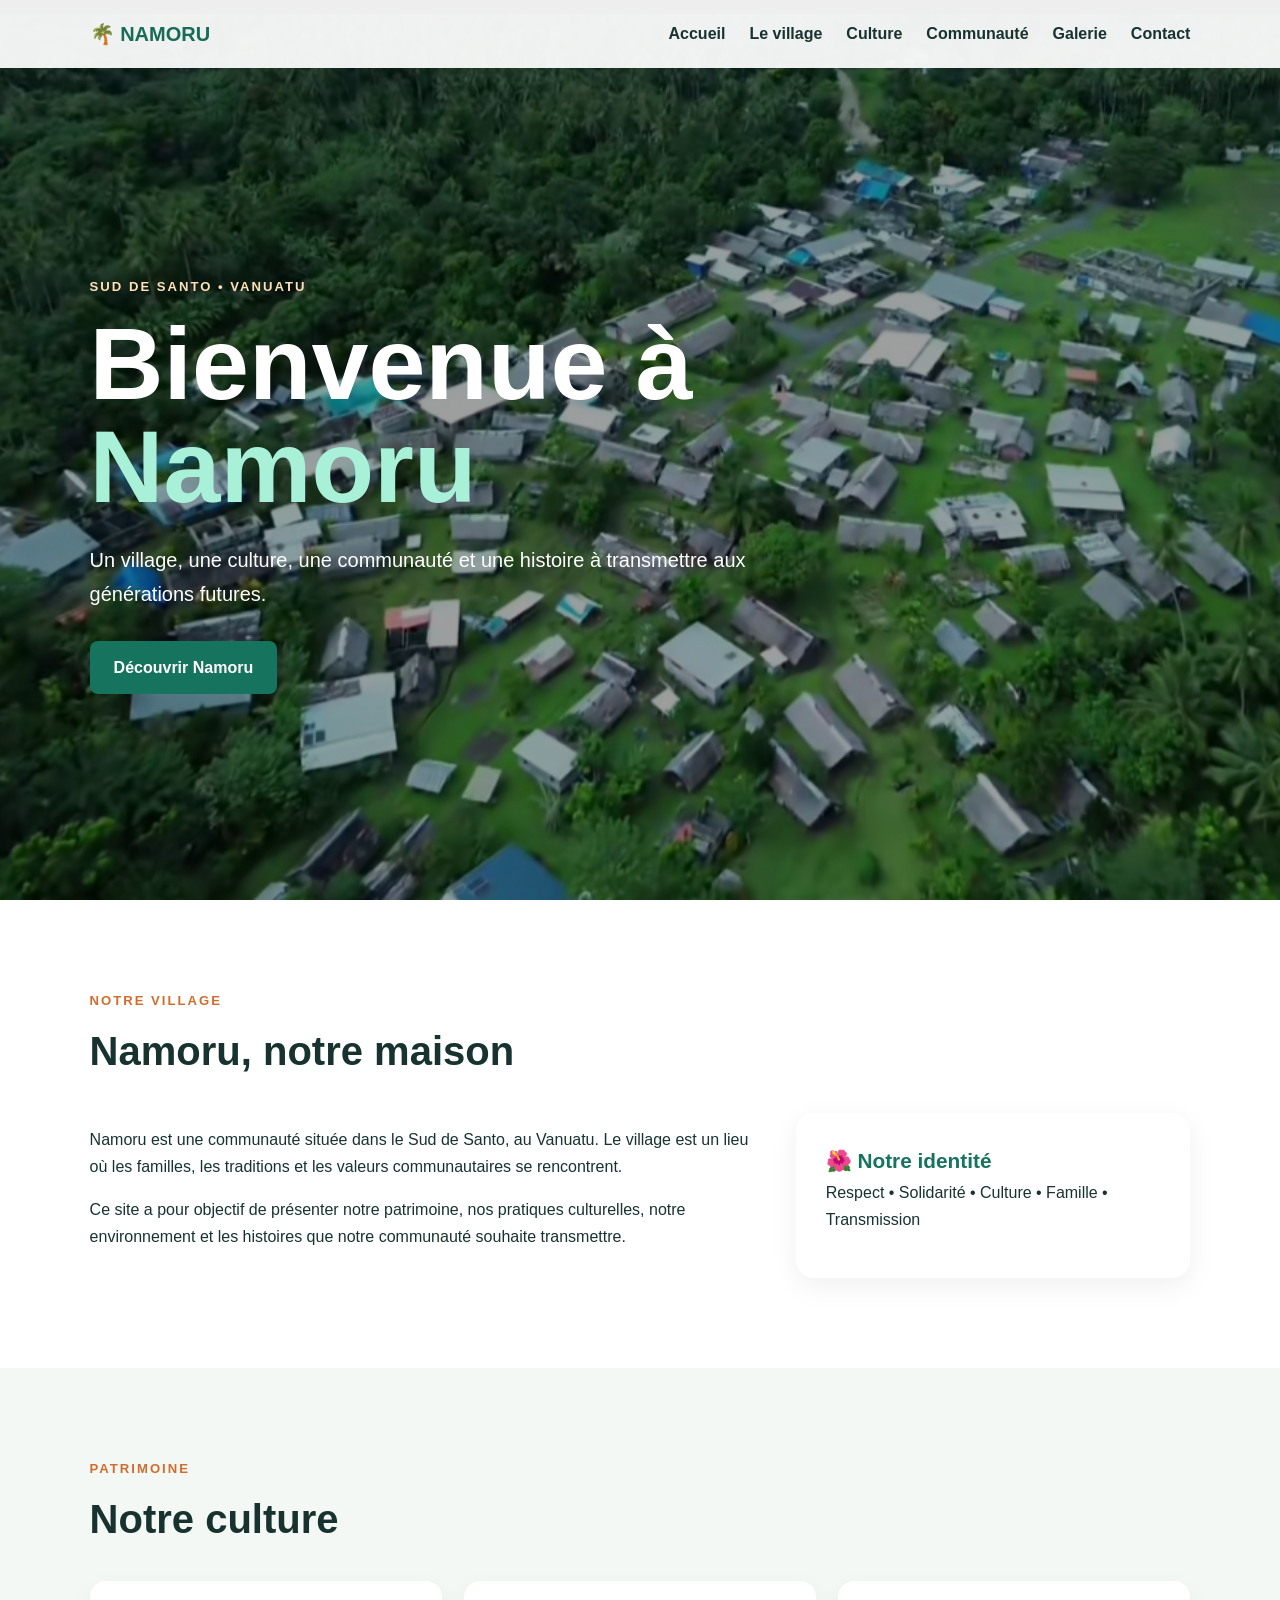
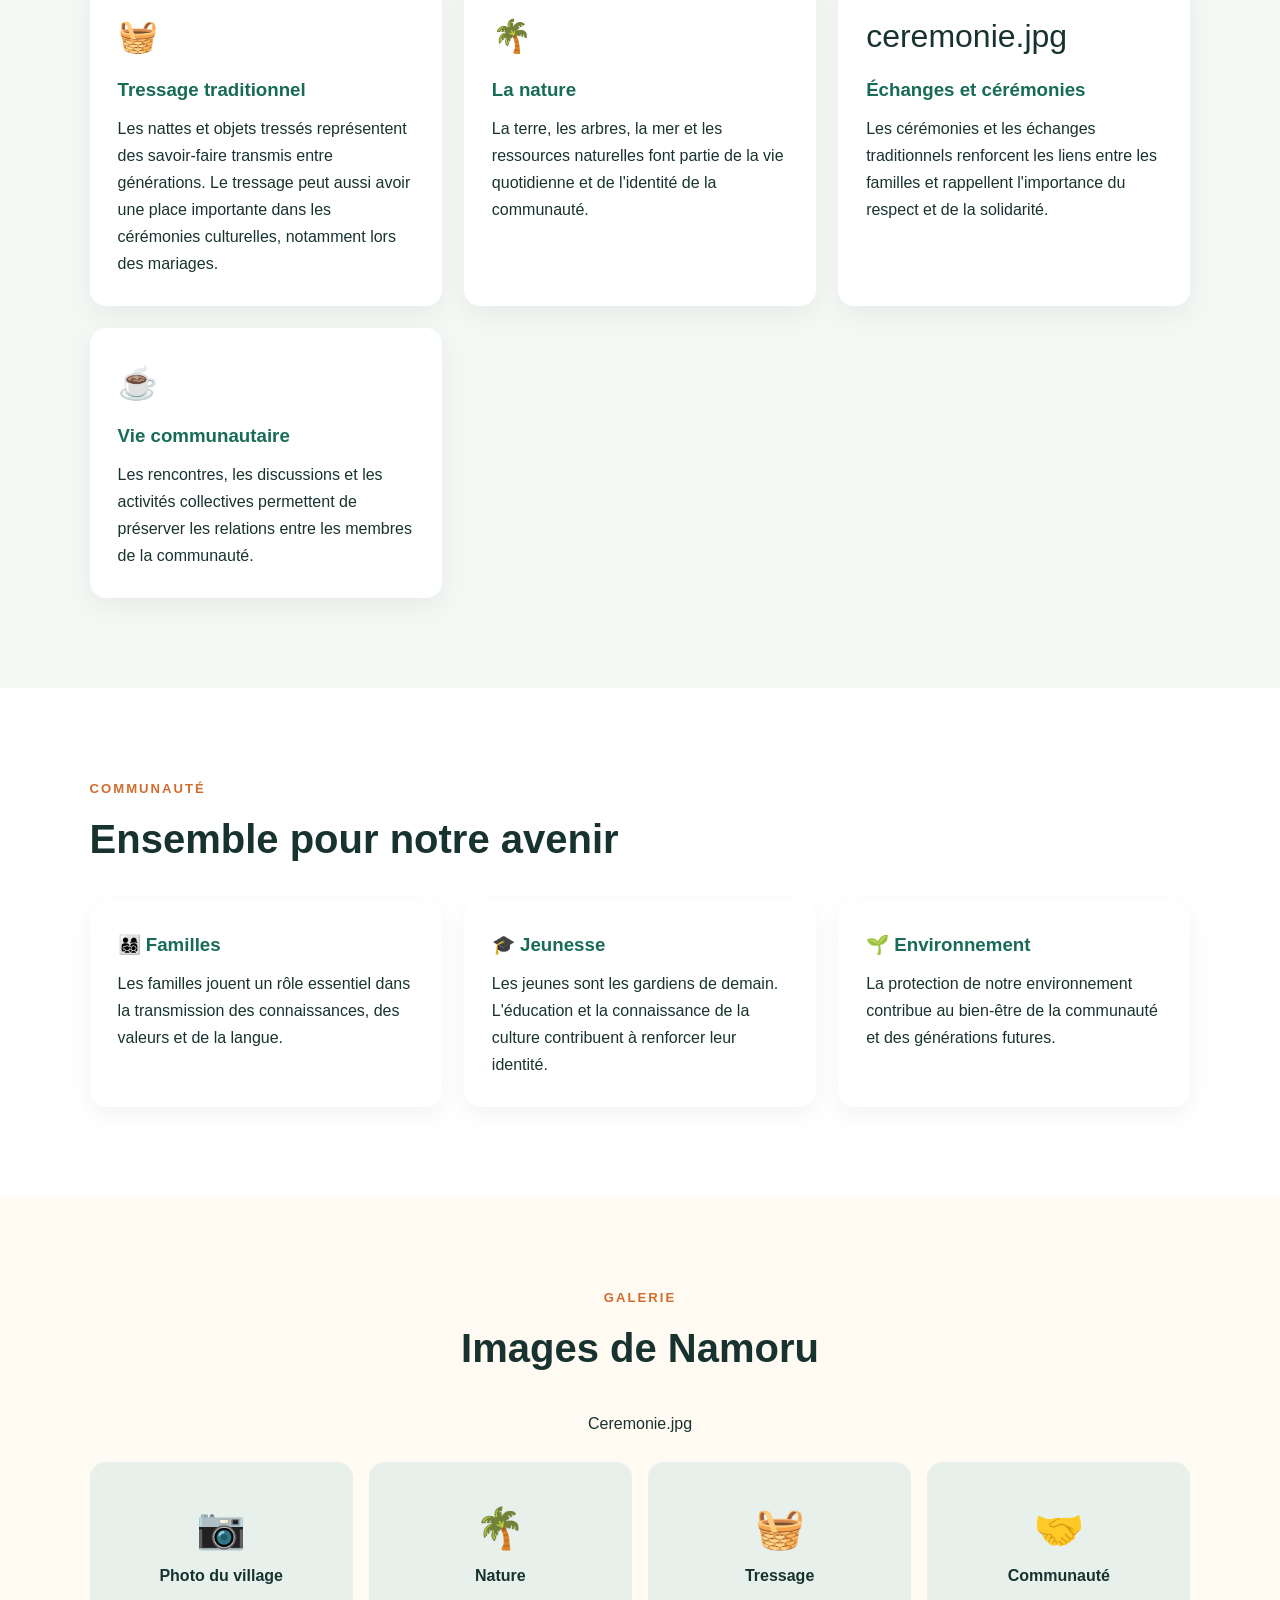
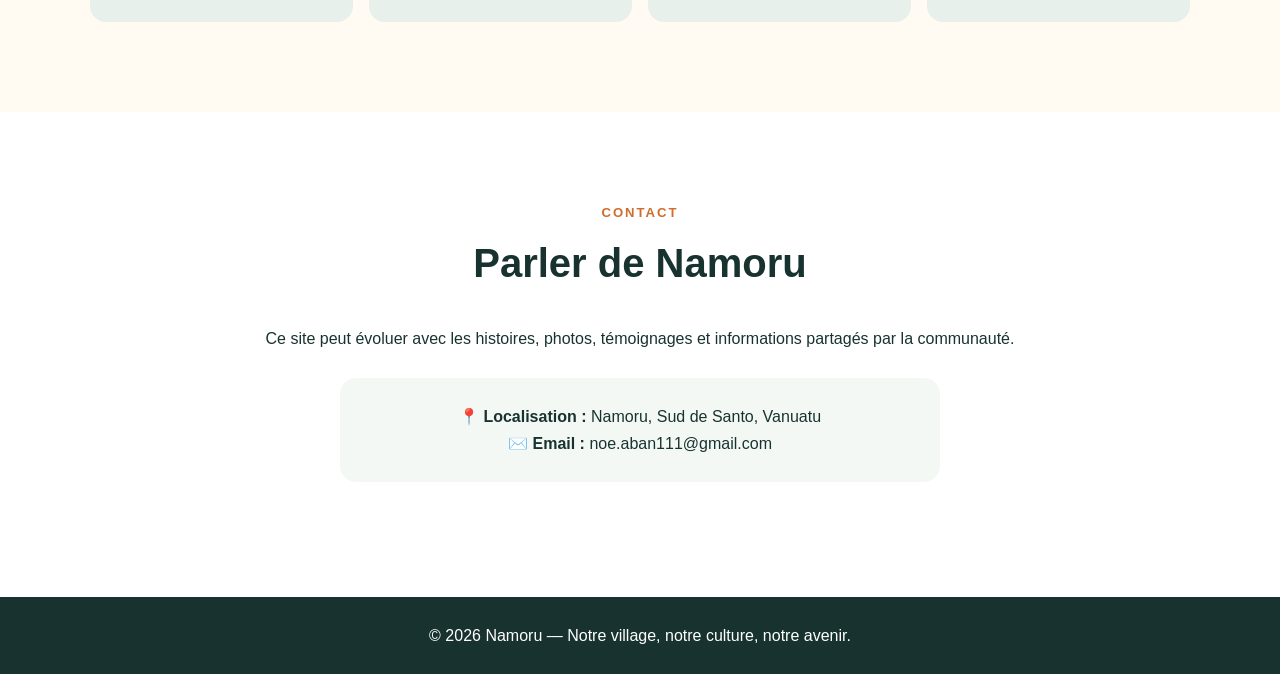
==== commit bb941e68: "Revise gallery text and add email contact Updated the gallery section with new text and image descri" ====
--- a/index.html
+++ b/index.html
@@ -71,11 +71,11 @@
 <section id="galerie" class="section gallery">
   <p class="label">GALERIE</p>
   <h2>Images de Namoru</h2>
-  <p class="note">Ajoute ici tes propres photos du village, des cérémonies, du tressage, de la nature et des activités communautaires.</p>
+  <p class="note">Ceremonie.jpg
   <div class="photo-grid">
     <div>📷<br><small>Photo du village</small></div>
     <div>🌴<br><small>Nature</small></div>
-    <div>🧺<br><small>ceremonie.jpg</small></div>
+    <div>🧺<br><small>Tressage</small></div>
     <div>🤝<br><small>Communauté</small></div>
   </div>
 </section>
@@ -86,7 +86,7 @@
   <p>Ce site peut évoluer avec les histoires, photos, témoignages et informations partagés par la communauté.</p>
   <div class="contact-box">
     <p><strong>📍 Localisation :</strong> Namoru, Sud de Santo, Vanuatu</p>
-    <p><strong>✉️ Email :</strong> à ajouter</p>
+    <p><strong>✉️ Email :</strong> noe.aban111@gmail.com</p>
   </div>
 </section>
 
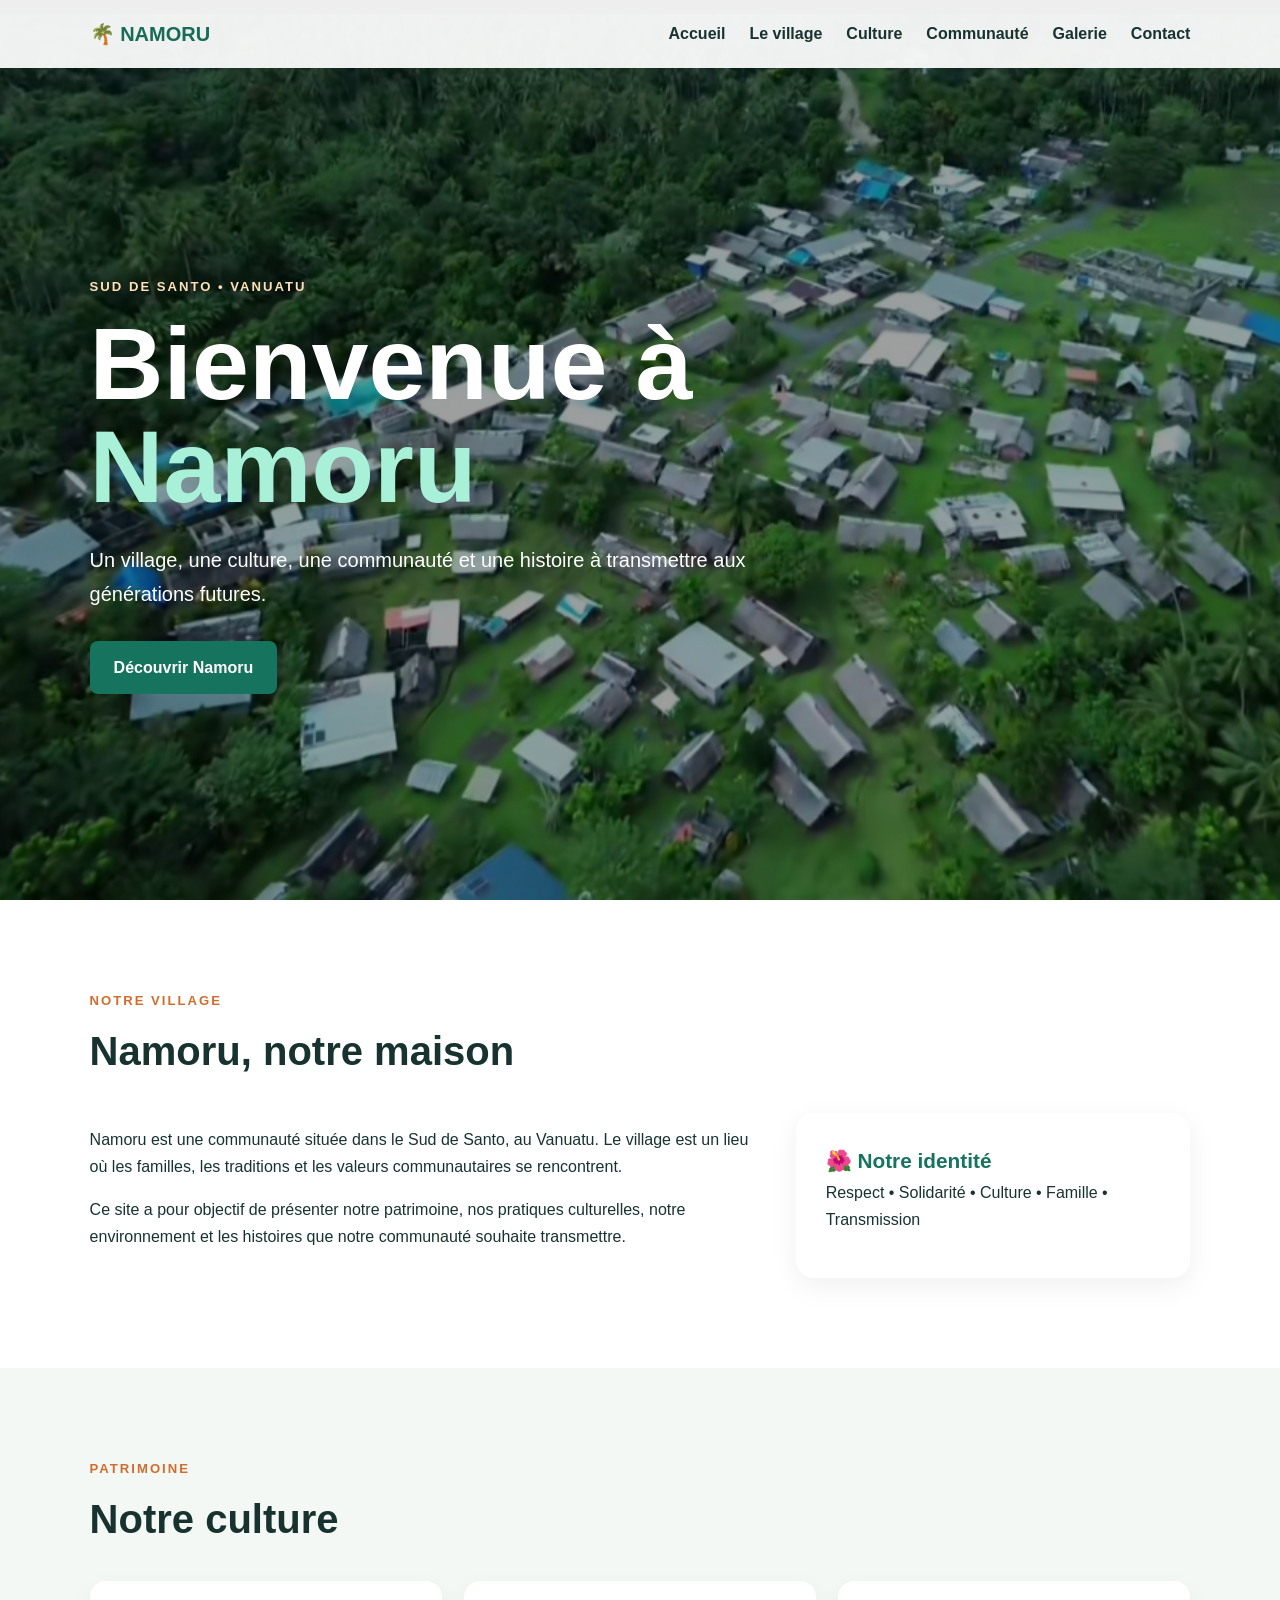
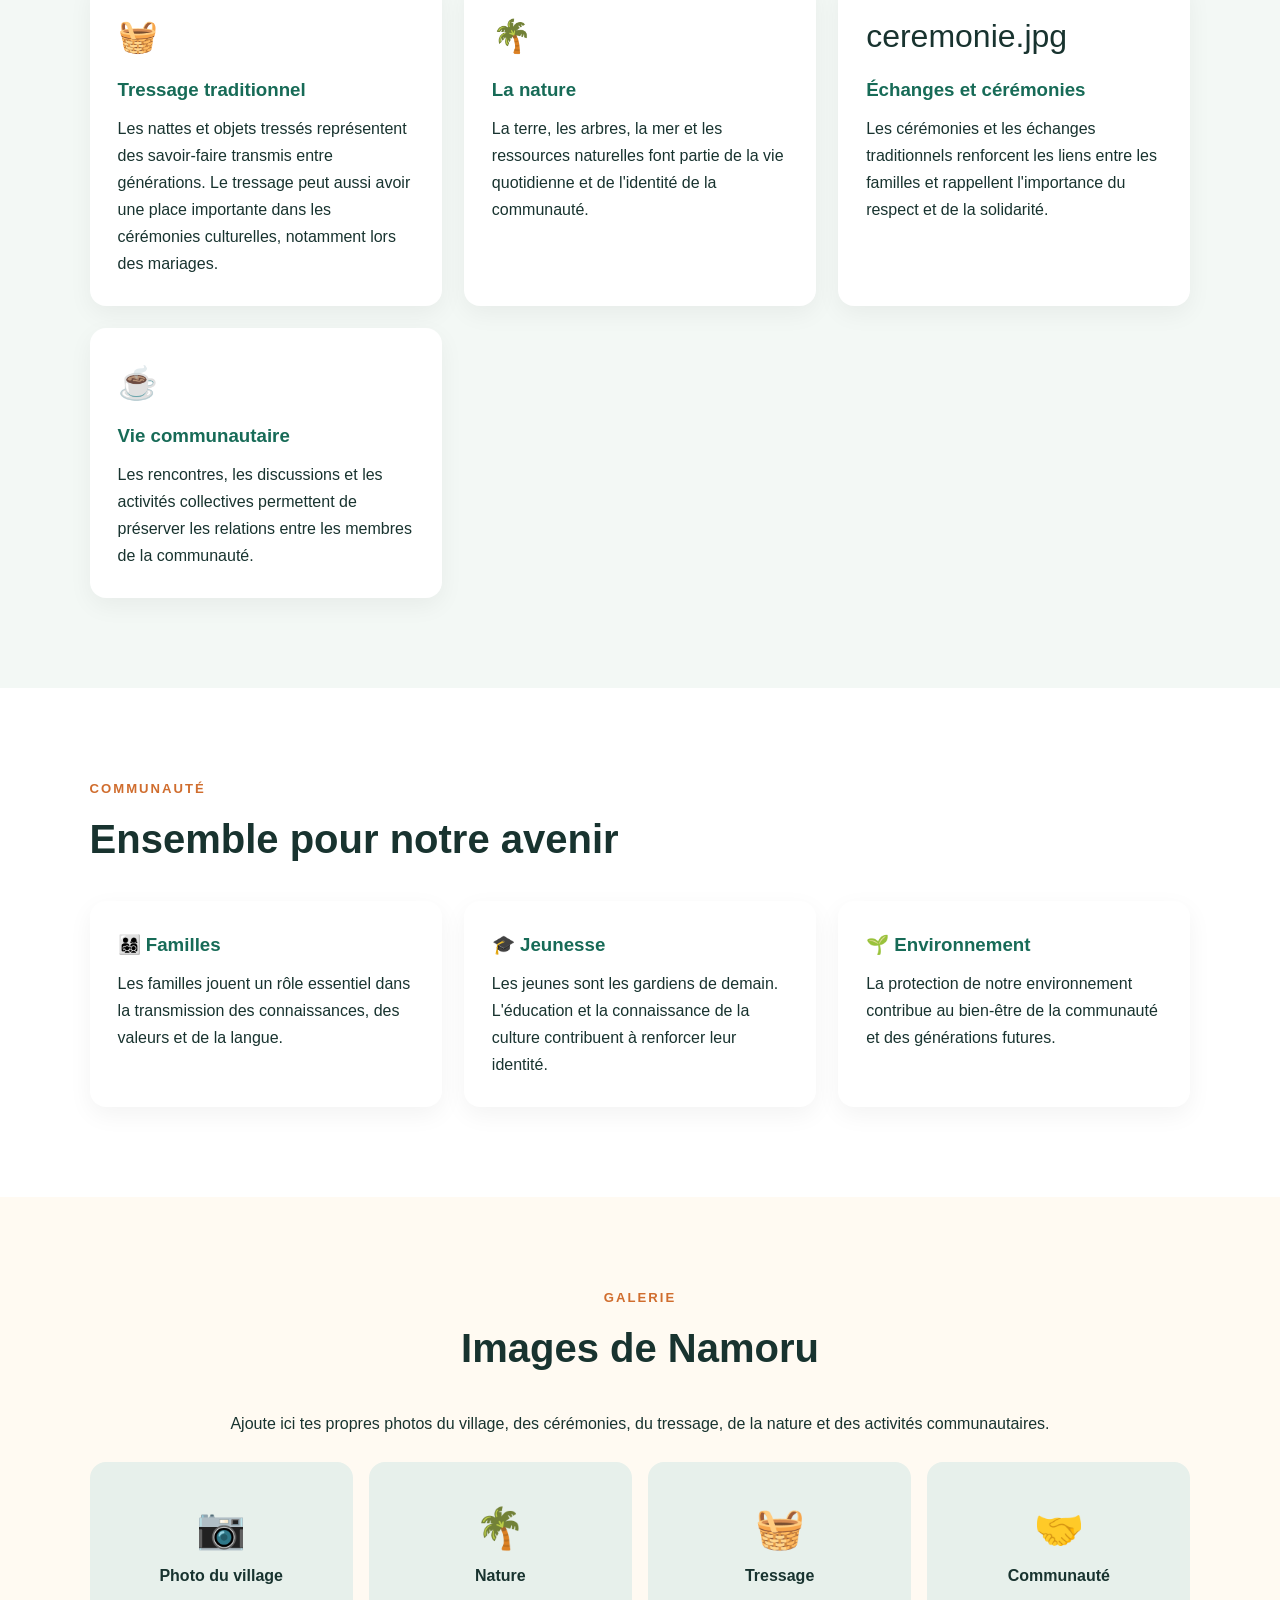
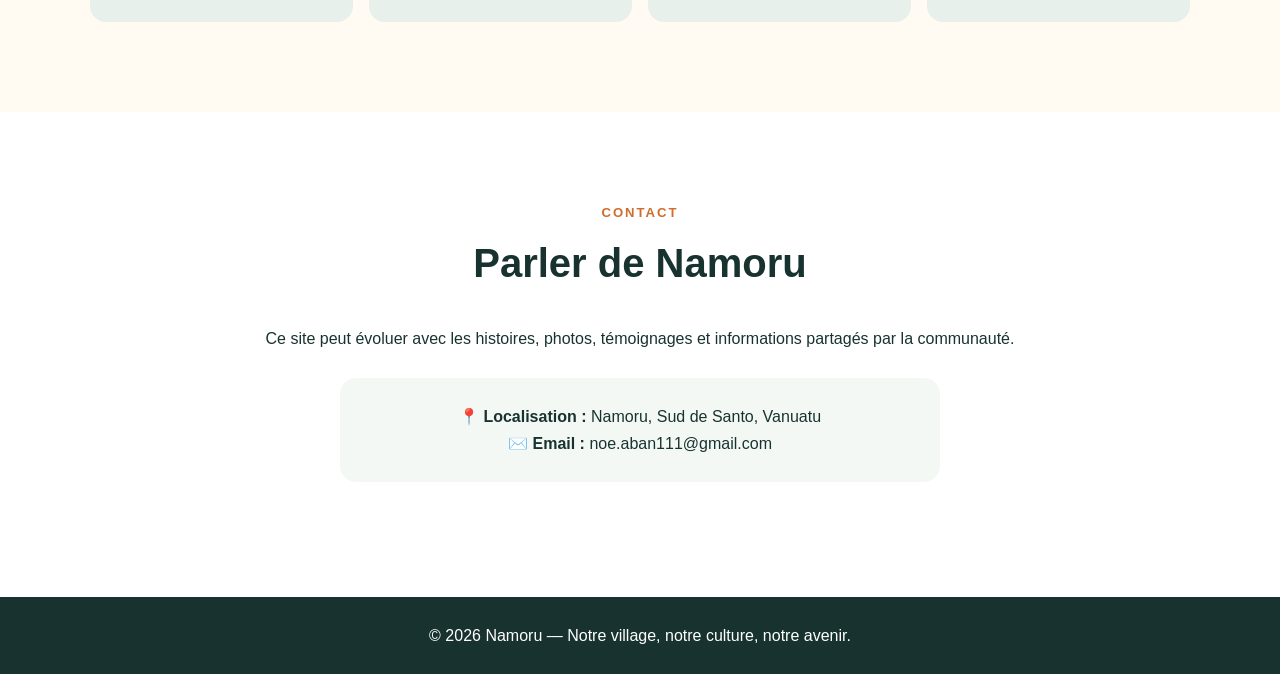
==== commit cbd9c944: "Update gallery section with user contribution note Added a note for users to contribute their own ph" ====
--- a/index.html
+++ b/index.html
@@ -71,7 +71,7 @@
 <section id="galerie" class="section gallery">
   <p class="label">GALERIE</p>
   <h2>Images de Namoru</h2>
-  <p class="note">Ceremonie.jpg
+  <p class="note">Ajoute ici tes propres photos du village, des cérémonies, du tressage, de la nature et des activités communautaires.</p>
   <div class="photo-grid">
     <div>📷<br><small>Photo du village</small></div>
     <div>🌴<br><small>Nature</small></div>
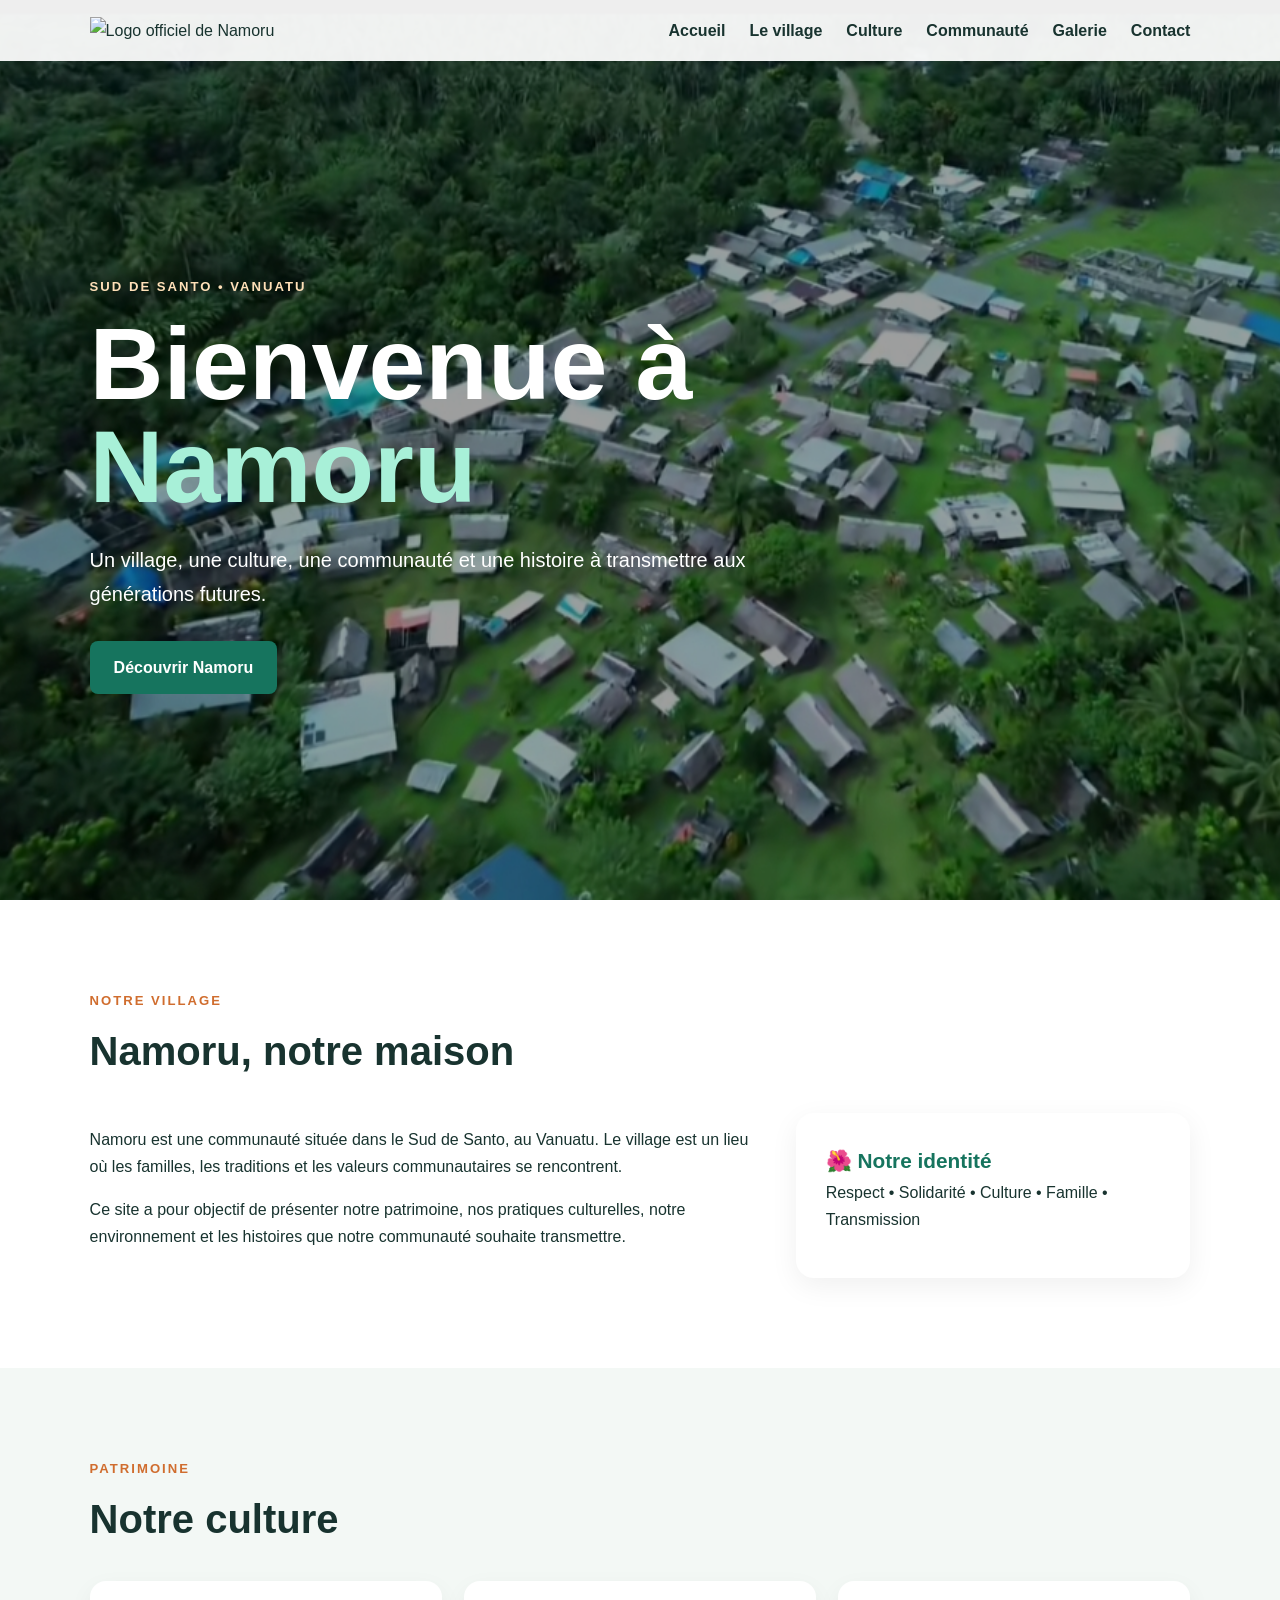
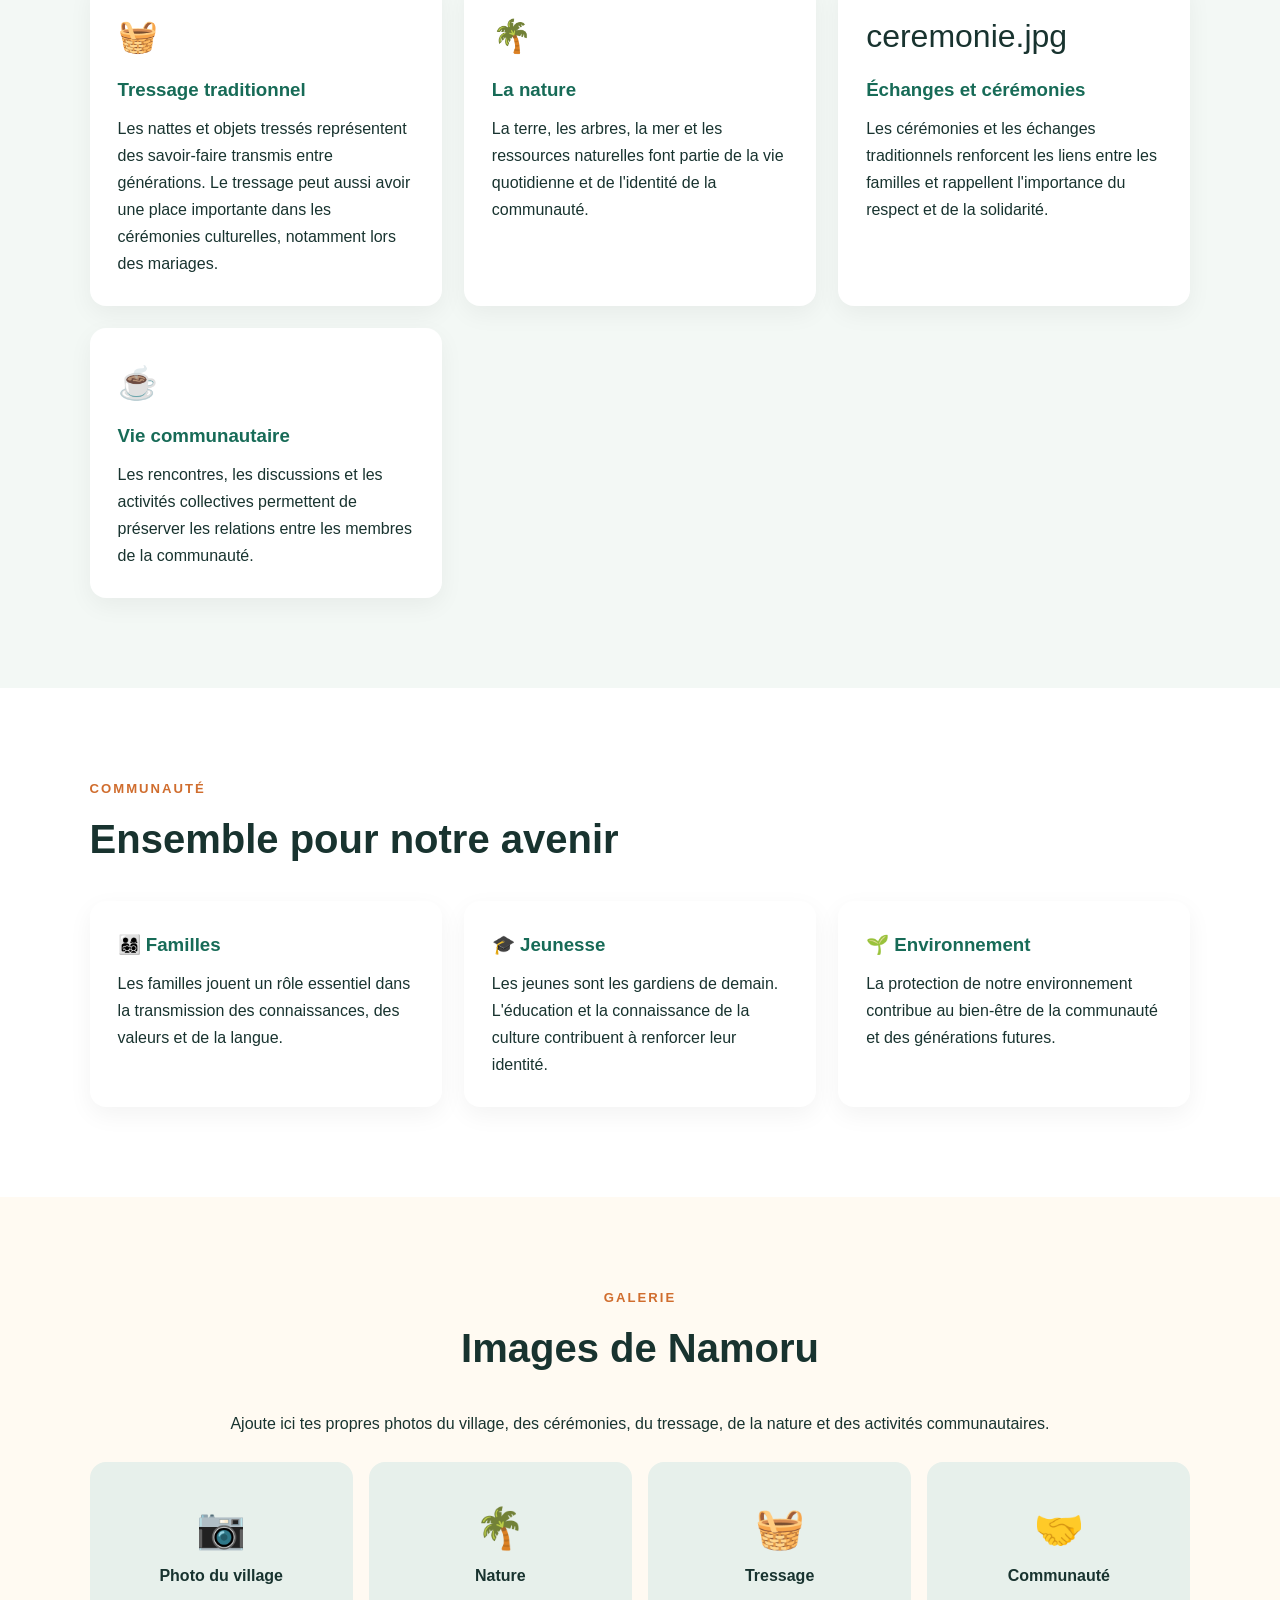
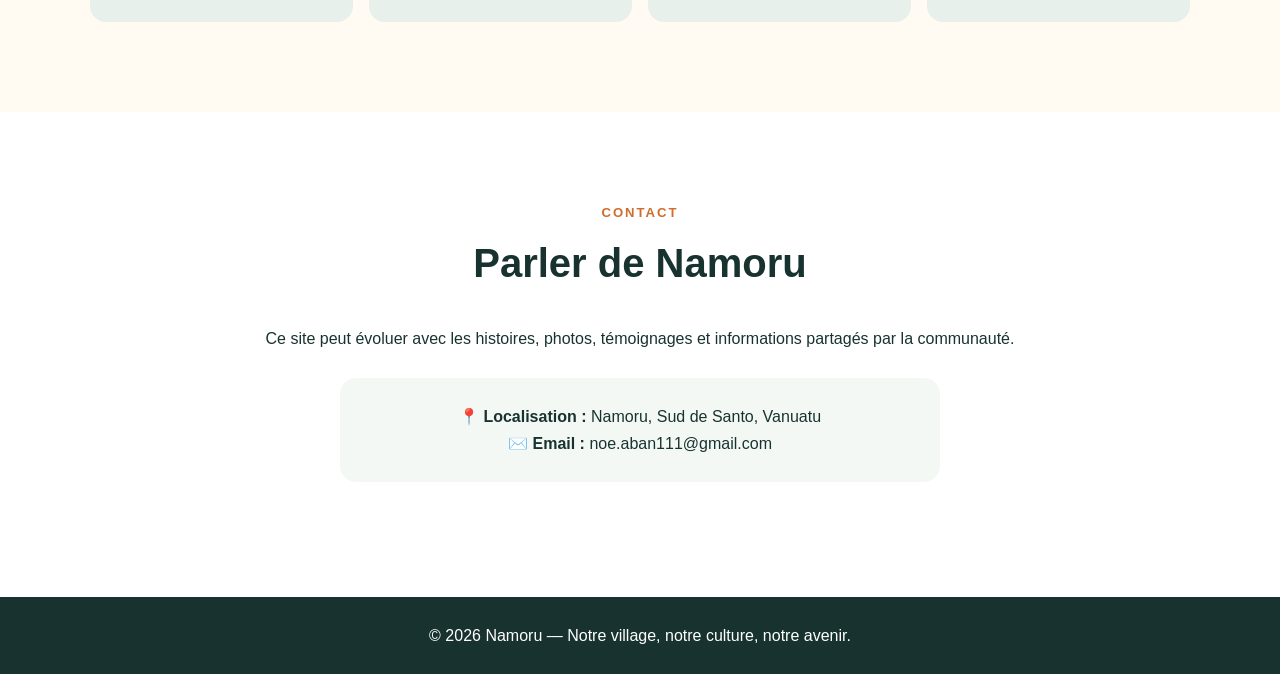
==== commit 0b3ad474: "Replace logo div with image element" ====
--- a/index.html
+++ b/index.html
@@ -9,7 +9,8 @@
 <body>
 <header>
   <nav>
-    <div class="logo">🌴 NAMORU</div>
+    <img src="logo-namoru.png" alt="Logo officiel de Namoru">
+</div>
     <button onclick="toggleMenu()">☰</button>
     <ul id="menu">
       <li><a href="#accueil">Accueil</a></li>
